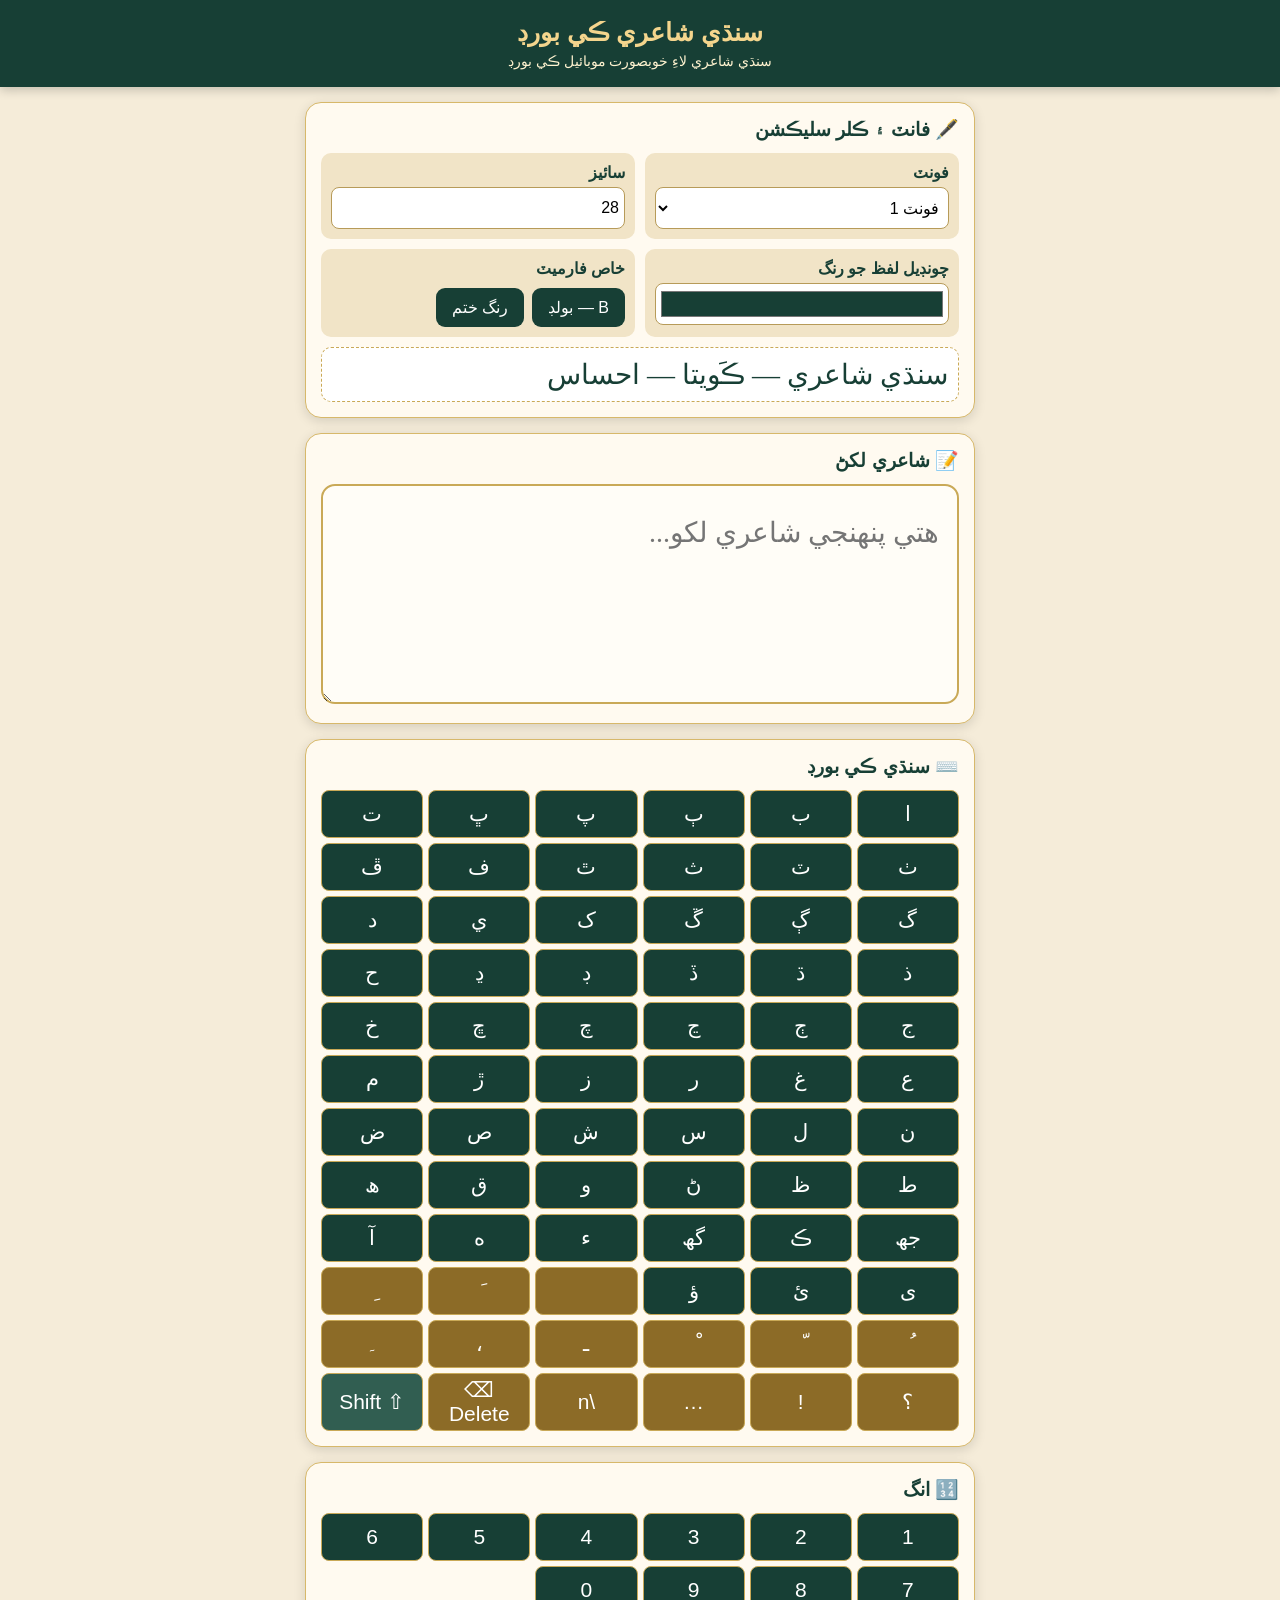
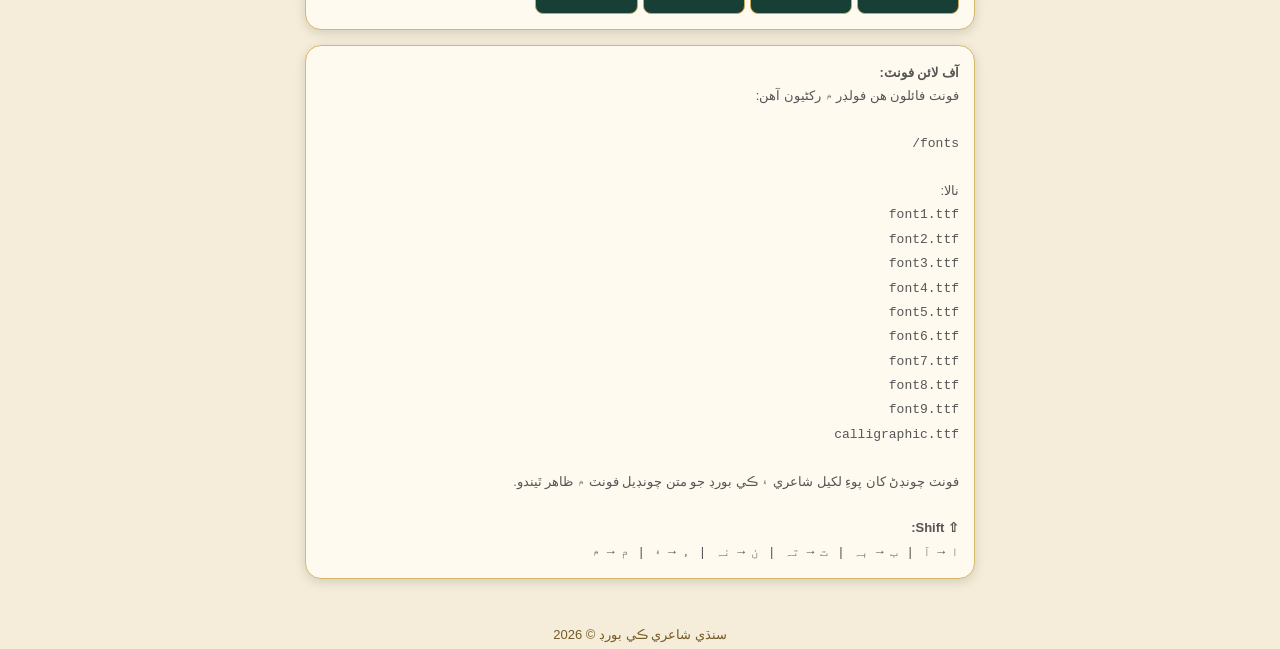
==== index.html @ cf3418c3 "Add Sindhi poetry keyboard layout in index.html" ====
<!DOCTYPE html>
<html lang="sd" dir="rtl">
<head>
<meta charset="UTF-8">
<meta name="viewport" content="width=device-width, initial-scale=1.0">

<title>سنڌي شاعري ڪي بورڊ</title>

<link rel="manifest" href="./manifest.json">
<meta name="theme-color" content="#173f35">

<style>
*{
  box-sizing:border-box;
}

@font-face{
  font-family:"Font1";
  src:url("./fonts/font1.ttf") format("truetype");
}
@font-face{
  font-family:"Font2";
  src:url("./fonts/font2.ttf") format("truetype");
}
@font-face{
  font-family:"Font3";
  src:url("./fonts/font3.ttf") format("truetype");
}
@font-face{
  font-family:"Font4";
  src:url("./fonts/font4.ttf") format("truetype");
}
@font-face{
  font-family:"Font5";
  src:url("./fonts/font5.ttf") format("truetype");
}
@font-face{
  font-family:"Font6";
  src:url("./fonts/font6.ttf") format("truetype");
}
@font-face{
  font-family:"Font7";
  src:url("./fonts/font7.ttf") format("truetype");
}
@font-face{
  font-family:"Font8";
  src:url("./fonts/font8.ttf") format("truetype");
}
@font-face{
  font-family:"Font9";
  src:url("./fonts/font9.ttf") format("truetype");
}
@font-face{
  font-family:"Calligraphic";
  src:url("./fonts/calligraphic.ttf") format("truetype");
}

body{
  margin:0;
  background:#f5ecd9;
  color:#173f35;
  font-family:Arial,sans-serif;
}

.header{
  background:#173f35;
  color:#f4d58d;
  text-align:center;
  padding:18px 10px;
  box-shadow:0 3px 10px #0003;
}

.header h1{
  margin:0;
  font-size:25px;
}

.header p{
  margin:6px 0 0;
  color:#fff3d0;
  font-size:14px;
}

.container{
  max-width:700px;
  margin:auto;
  padding:15px;
}

.card{
  background:#fffaf0;
  border:1px solid #d7b86a;
  border-radius:16px;
  padding:15px;
  margin-bottom:15px;
  box-shadow:0 3px 12px #0002;
}

.card h2{
  margin:0 0 12px;
  font-size:19px;
  color:#173f35;
}

.controls{
  display:grid;
  grid-template-columns:1fr 1fr;
  gap:10px;
}

.control{
  background:#f1e4c7;
  padding:10px;
  border-radius:10px;
}

.control label{
  display:block;
  font-weight:bold;
  margin-bottom:5px;
}

select,
input[type="number"],
input[type="color"]{
  width:100%;
  min-height:42px;
  border:1px solid #b79b59;
  border-radius:8px;
  background:white;
  padding:5px;
  font-size:16px;
}

input[type="color"]{
  padding:3px;
}

.buttons{
  display:flex;
  gap:8px;
  flex-wrap:wrap;
  margin-top:10px;
}

button{
  border:0;
  border-radius:9px;
  padding:10px 16px;
  font-size:16px;
  cursor:pointer;
  background:#173f35;
  color:white;
}

button.active{
  background:#b58b28;
}

#poetryText{
  width:100%;
  min-height:220px;
  resize:vertical;
  padding:18px;
  border:2px solid #c9a957;
  border-radius:14px;
  background:#fffdf7;
  color:#173f35;
  outline:none;
  line-height:2.1;
  font-family:"Font1",serif;
  font-size:28px;
}

.font-preview{
  margin-top:10px;
  padding:10px;
  background:#fff;
  border-radius:10px;
  border:1px dashed #c9a957;
  font-size:25px;
}

.keyboard{
  display:grid;
  grid-template-columns:repeat(6,1fr);
  gap:5px;
  margin-top:10px;
}

.key{
  min-height:48px;
  background:#173f35;
  color:#fff;
  border-radius:8px;
  border:1px solid #c9a957;
  font-size:21px;
  padding:4px;
  transition:.12s;
}

.key:active{
  transform:scale(.95);
  background:#b58b28;
}

.special{
  background:#8c6b27;
}

.shift{
  background:#315e51;
}

.shift.active{
  background:#b58b28;
  box-shadow:0 0 0 2px #f4d58d inset;
}

.info{
  font-size:13px;
  line-height:1.8;
  color:#555;
}

.footer{
  text-align:center;
  padding:18px;
  font-size:13px;
  color:#735b26;
}

@media(max-width:500px){

  .controls{
    grid-template-columns:1fr;
  }

  #poetryText{
    font-size:25px;
  }

  .keyboard{
    grid-template-columns:repeat(5,1fr);
  }

  .key{
    min-height:48px;
    font-size:20px;
    padding:3px;
  }
}
</style>
</head>

<body>

<div class="header">
  <h1>سنڌي شاعري ڪي بورڊ</h1>
  <p>سنڌي شاعري لاءِ خوبصورت موبائيل ڪي بورڊ</p>
</div>

<div class="container">

<div class="card">

<h2>🖋️ فانٽ ۽ ڪلر سليڪشن</h2>

<div class="controls">

<div class="control">
<label>فونٽ</label>

<select id="fontSelect" onchange="changeFont()">
<option value="Font1">فونٽ 1</option>
<option value="Font2">فونٽ 2</option>
<option value="Font3">فونٽ 3</option>
<option value="Font4">فونٽ 4</option>
<option value="Font5">فونٽ 5</option>
<option value="Font6">فونٽ 6</option>
<option value="Font7">فونٽ 7</option>
<option value="Font8">فونٽ 8</option>
<option value="Font9">فونٽ 9</option>
<option value="Calligraphic">✒️ Calligraphic — خطاطي</option>
</select>

</div>

<div class="control">
<label>سائيز</label>

<input
type="number"
id="fontSize"
value="28"
min="12"
max="80"
oninput="changeSize()">

</div>

<div class="control">
<label>چونڊيل لفظ جو رنگ</label>

<input
type="color"
id="fontColor"
value="#173f35"
oninput="changeColor()">

</div>

<div class="control">
<label>خاص فارميٽ</label>

<div class="buttons">

<button id="boldBtn" onclick="toggleBold()">
B — بولڊ
</button>

<button onclick="removeColor()">
رنگ ختم
</button>

</div>

</div>

</div>

<div class="font-preview" id="fontPreview">
سنڌي شاعري — ڪَويتا — احساس
</div>

</div>


<div class="card">

<h2>📝 شاعري لکڻ</h2>

<textarea
id="poetryText"
placeholder="هتي پنهنجي شاعري لکو..."></textarea>

</div>


<div class="card">

<h2>⌨️ سنڌي ڪي بورڊ</h2>

<div class="keyboard" id="keyboard">

<!-- EXACT ALPHABET ORDER -->

<button class="key" data-normal="ا" data-shift="آ" onclick="keyboardKey(this)">ا</button>
<button class="key" data-normal="ب" data-shift="بہ" onclick="keyboardKey(this)">ب</button>
<button class="key" data-normal="ٻ" onclick="keyboardKey(this)">ٻ</button>
<button class="key" data-normal="پ" onclick="keyboardKey(this)">پ</button>
<button class="key" data-normal="ڀ" onclick="keyboardKey(this)">ڀ</button>
<button class="key" data-normal="ت" data-shift="تہ" onclick="keyboardKey(this)">ت</button>

<button class="key" data-normal="ٺ" onclick="keyboardKey(this)">ٺ</button>
<button class="key" data-normal="ٽ" onclick="keyboardKey(this)">ٽ</button>
<button class="key" data-normal="ث" onclick="keyboardKey(this)">ث</button>
<button class="key" data-normal="ٿ" onclick="keyboardKey(this)">ٿ</button>
<button class="key" data-normal="ف" onclick="keyboardKey(this)">ف</button>
<button class="key" data-normal="ڦ" onclick="keyboardKey(this)">ڦ</button>

<button class="key" data-normal="گ" onclick="keyboardKey(this)">گ</button>
<button class="key" data-normal="ڳ" onclick="keyboardKey(this)">ڳ</button>
<button class="key" data-normal="ڱ" onclick="keyboardKey(this)">ڱ</button>
<button class="key" data-normal="ک" onclick="keyboardKey(this)">ک</button>
<button class="key" data-normal="ي" onclick="keyboardKey(this)">ي</button>

<button class="key" data-normal="د" onclick="keyboardKey(this)">د</button>
<button class="key" data-normal="ذ" onclick="keyboardKey(this)">ذ</button>
<button class="key" data-normal="ڌ" onclick="keyboardKey(this)">ڌ</button>
<button class="key" data-normal="ڏ" onclick="keyboardKey(this)">ڏ</button>
<button class="key" data-normal="ڊ" onclick="keyboardKey(this)">ڊ</button>
<button class="key" data-normal="ڍ" onclick="keyboardKey(this)">ڍ</button>

<button class="key" data-normal="ح" onclick="keyboardKey(this)">ح</button>
<button class="key" data-normal="ج" onclick="keyboardKey(this)">ج</button>
<button class="key" data-normal="ڄ" onclick="keyboardKey(this)">ڄ</button>
<button class="key" data-normal="ڃ" onclick="keyboardKey(this)">ڃ</button>
<button class="key" data-normal="چ" onclick="keyboardKey(this)">چ</button>
<button class="key" data-normal="ڇ" onclick="keyboardKey(this)">ڇ</button>

<button class="key" data-normal="خ" onclick="keyboardKey(this)">خ</button>
<button class="key" data-normal="ع" onclick="keyboardKey(this)">ع</button>
<button class="key" data-normal="غ" onclick="keyboardKey(this)">غ</button>
<button class="key" data-normal="ر" onclick="keyboardKey(this)">ر</button>
<button class="key" data-normal="ز" onclick="keyboardKey(this)">ز</button>
<button class="key" data-normal="ڙ" onclick="keyboardKey(this)">ڙ</button>

<button class="key" data-normal="م" data-shift="۾" onclick="keyboardKey(this)">م</button>
<button class="key" data-normal="ن" data-shift="نہ" onclick="keyboardKey(this)">ن</button>
<button class="key" data-normal="ل" onclick="keyboardKey(this)">ل</button>

<button class="key" data-normal="س" onclick="keyboardKey(this)">س</button>
<button class="key" data-normal="ش" onclick="keyboardKey(this)">ش</button>
<button class="key" data-normal="ص" onclick="keyboardKey(this)">ص</button>

<button class="key" data-normal="ض" onclick="keyboardKey(this)">ض</button>
<button class="key" data-normal="ط" onclick="keyboardKey(this)">ط</button>
<button class="key" data-normal="ظ" onclick="keyboardKey(this)">ظ</button>
<button class="key" data-normal="ڻ" onclick="keyboardKey(this)">ڻ</button>
<button class="key" data-normal="و" onclick="keyboardKey(this)">و</button>
<button class="key" data-normal="ق" onclick="keyboardKey(this)">ق</button>

<button class="key" data-normal="ھ" onclick="keyboardKey(this)">ھ</button>
<button class="key" data-normal="جھ" onclick="keyboardKey(this)">جھ</button>
<button class="key" data-normal="ڪ" onclick="keyboardKey(this)">ڪ</button>
<button class="key" data-normal="گھ" onclick="keyboardKey(this)">گھ</button>
<button class="key" data-normal="ء" data-shift="۽" onclick="keyboardKey(this)">ء</button>


<!-- اضافي اکر جيڪي اصل alphabet ۾ نه آهن -->

<button class="key" data-normal="ه" onclick="keyboardKey(this)">ه</button>
<button class="key" data-normal="آ" onclick="keyboardKey(this)">آ</button>
<button class="key" data-normal="ى" onclick="keyboardKey(this)">ى</button>
<button class="key" data-normal="ئ" onclick="keyboardKey(this)">ئ</button>
<button class="key" data-normal="ؤ" onclick="keyboardKey(this)">ؤ</button>


<!-- SPACE -->

<button class="key special" data-normal=" " onclick="keyboardKey(this)">
Space
</button>


<!-- SPECIAL MARKS -->

<button class="key special" data-normal="َ" onclick="keyboardKey(this)">َ</button>
<button class="key special" data-normal="ِ" onclick="keyboardKey(this)">ِ</button>
<button class="key special" data-normal="ُ" onclick="keyboardKey(this)">ُ</button>
<button class="key special" data-normal="ّ" onclick="keyboardKey(this)">ّ</button>
<button class="key special" data-normal="ْ" onclick="keyboardKey(this)">ْ</button>
<button class="key special" data-normal="ـ" onclick="keyboardKey(this)">ـ</button>


<!-- PUNCTUATION -->

<button class="key special" data-normal="،" onclick="keyboardKey(this)">،</button>
<button class="key special" data-normal="۔" onclick="keyboardKey(this)">۔</button>
<button class="key special" data-normal="؟" onclick="keyboardKey(this)">؟</button>
<button class="key special" data-normal="!" onclick="keyboardKey(this)">!</button>
<button class="key special" data-normal="…" onclick="keyboardKey(this)">…</button>
<button class="key special" data-normal="\n" onclick="keyboardKey(this)">↵</button>


<!-- DELETE / SHIFT -->

<button class="key special" onclick="backspace()">
⌫ Delete
</button>

<button id="shiftButton" class="key shift" onclick="shiftKey()">
⇧ Shift
</button>

</div>

</div>


<div class="card">

<h2>🔢 انگ</h2>

<div class="keyboard">

<button class="key" onclick="writeChar('1')">1</button>
<button class="key" onclick="writeChar('2')">2</button>
<button class="key" onclick="writeChar('3')">3</button>
<button class="key" onclick="writeChar('4')">4</button>
<button class="key" onclick="writeChar('5')">5</button>

<button class="key" onclick="writeChar('6')">6</button>
<button class="key" onclick="writeChar('7')">7</button>
<button class="key" onclick="writeChar('8')">8</button>
<button class="key" onclick="writeChar('9')">9</button>
<button class="key" onclick="writeChar('0')">0</button>

</div>

</div>


<div class="card info">

<b>آف لائن فونٽ:</b><br>

فونٽ فائلون هن فولڊر ۾ رکڻيون آهن:

<br><br>

<code>fonts/</code>

<br><br>

نالا:

<br>

<code>
font1.ttf<br>
font2.ttf<br>
font3.ttf<br>
font4.ttf<br>
font5.ttf<br>
font6.ttf<br>
font7.ttf<br>
font8.ttf<br>
font9.ttf<br>
calligraphic.ttf
</code>

<br><br>

فونٽ چونڊڻ کان پوءِ لکيل شاعري ۽ ڪي بورڊ جو متن چونڊيل فونٽ ۾ ظاهر ٿيندو.

<br><br>

<b>⇧ Shift:</b><br>

ا → آ &nbsp; | &nbsp;
ب → بہ &nbsp; | &nbsp;
ت → تہ &nbsp; | &nbsp;
ن → نہ &nbsp; | &nbsp;
ء → ۽ &nbsp; | &nbsp;
م → ۾

</div>

</div>


<div class="footer">
سنڌي شاعري ڪي بورڊ © 2026
</div>


<script>

const textBox =
document.getElementById("poetryText");

const fontSelect =
document.getElementById("fontSelect");

const fontSize =
document.getElementById("fontSize");

const fontColor =
document.getElementById("fontColor");

const fontPreview =
document.getElementById("fontPreview");

const shiftButton =
document.getElementById("shiftButton");

let bold = false;
let shifted = false;


/* FONT */

function changeFont(){

  const font = fontSelect.value;

  textBox.style.fontFamily =
    '"' + font + '", serif';

  fontPreview.style.fontFamily =
    '"' + font + '", serif';

  localStorage.setItem(
    "keyboardFont",
    font
  );
}


/* SIZE */

function changeSize(){

  const size =
    fontSize.value + "px";

  textBox.style.fontSize =
    size;

  fontPreview.style.fontSize =
    size;

  localStorage.setItem(
    "keyboardFontSize",
    fontSize.value
  );
}


/* COLOR */

function changeColor(){

  textBox.style.color =
    fontColor.value;

  fontPreview.style.color =
    fontColor.value;

  localStorage.setItem(
    "keyboardColor",
    fontColor.value
  );
}


function removeColor(){

  fontColor.value =
    "#173f35";

  changeColor();
}


/* BOLD */

function toggleBold(){

  bold = !bold;

  textBox.style.fontWeight =
    bold ? "bold" : "normal";

  fontPreview.style.fontWeight =
    bold ? "bold" : "normal";

  document
    .getElementById("boldBtn")
    .classList
    .toggle("active",bold);
}


/* WRITE */

function writeChar(char){

  const start =
    textBox.selectionStart;

  const end =
    textBox.selectionEnd;

  textBox.value =
    textBox.value.substring(0,start) +
    char +
    textBox.value.substring(end);

  const newPosition =
    start + char.length;

  textBox.selectionStart =
    textBox.selectionEnd =
    newPosition;

  textBox.focus();
}


/* KEYBOARD KEY */

function keyboardKey(button){

  const normal =
    button.dataset.normal;

  const shift =
    button.dataset.shift;

  let character =
    normal;

  if(shifted && shift){
    character = shift;
  }

  writeChar(character);

  if(shifted){

    shifted = false;

    shiftButton
      .classList
      .remove("active");

    resetKeyboardLabels();
  }
}


/* DELETE */

function backspace(){

  const start =
    textBox.selectionStart;

  const end =
    textBox.selectionEnd;

  if(start !== end){

    textBox.value =
      textBox.value.substring(0,start) +
      textBox.value.substring(end);

    textBox.selectionStart =
      textBox.selectionEnd =
      start;

  }else if(start > 0){

    const before =
      textBox.value.substring(0,start);

    const after =
      textBox.value.substring(end);

    const chars =
      Array.from(before);

    chars.pop();

    textBox.value =
      chars.join("") + after;

    const newPosition =
      Array.from(chars.join("")).length;

    textBox.selectionStart =
      textBox.selectionEnd =
      newPosition;
  }

  textBox.focus();
}


/* SHIFT */

function shiftKey(){

  shifted = !shifted;

  shiftButton
    .classList
    .toggle("active",shifted);

  document
    .querySelectorAll(".key[data-shift]")
    .forEach(button=>{

      button.textContent =
        shifted
        ? button.dataset.shift
        : button.dataset.normal;

    });
}


/* RESTORE NORMAL LABELS */

function resetKeyboardLabels(){

  document
    .querySelectorAll(".key[data-normal]")
    .forEach(button=>{

      button.textContent =
        button.dataset.normal === "\n"
        ? "↵"
        : button.dataset.normal;

    });

}


/* SAVED SETTINGS */

window.addEventListener(
  "DOMContentLoaded",
  ()=>{

    const savedFont =
      localStorage.getItem(
        "keyboardFont"
      );

    const savedSize =
      localStorage.getItem(
        "keyboardFontSize"
      );

    const savedColor =
      localStorage.getItem(
        "keyboardColor"
      );

    if(savedFont){
      fontSelect.value =
        savedFont;
    }

    if(savedSize){
      fontSize.value =
        savedSize;
    }

    if(savedColor){
      fontColor.value =
        savedColor;
    }

    shifted = false;

    resetKeyboardLabels();

    changeFont();
    changeSize();
    changeColor();

  }
);

</script>

</body>
</html>
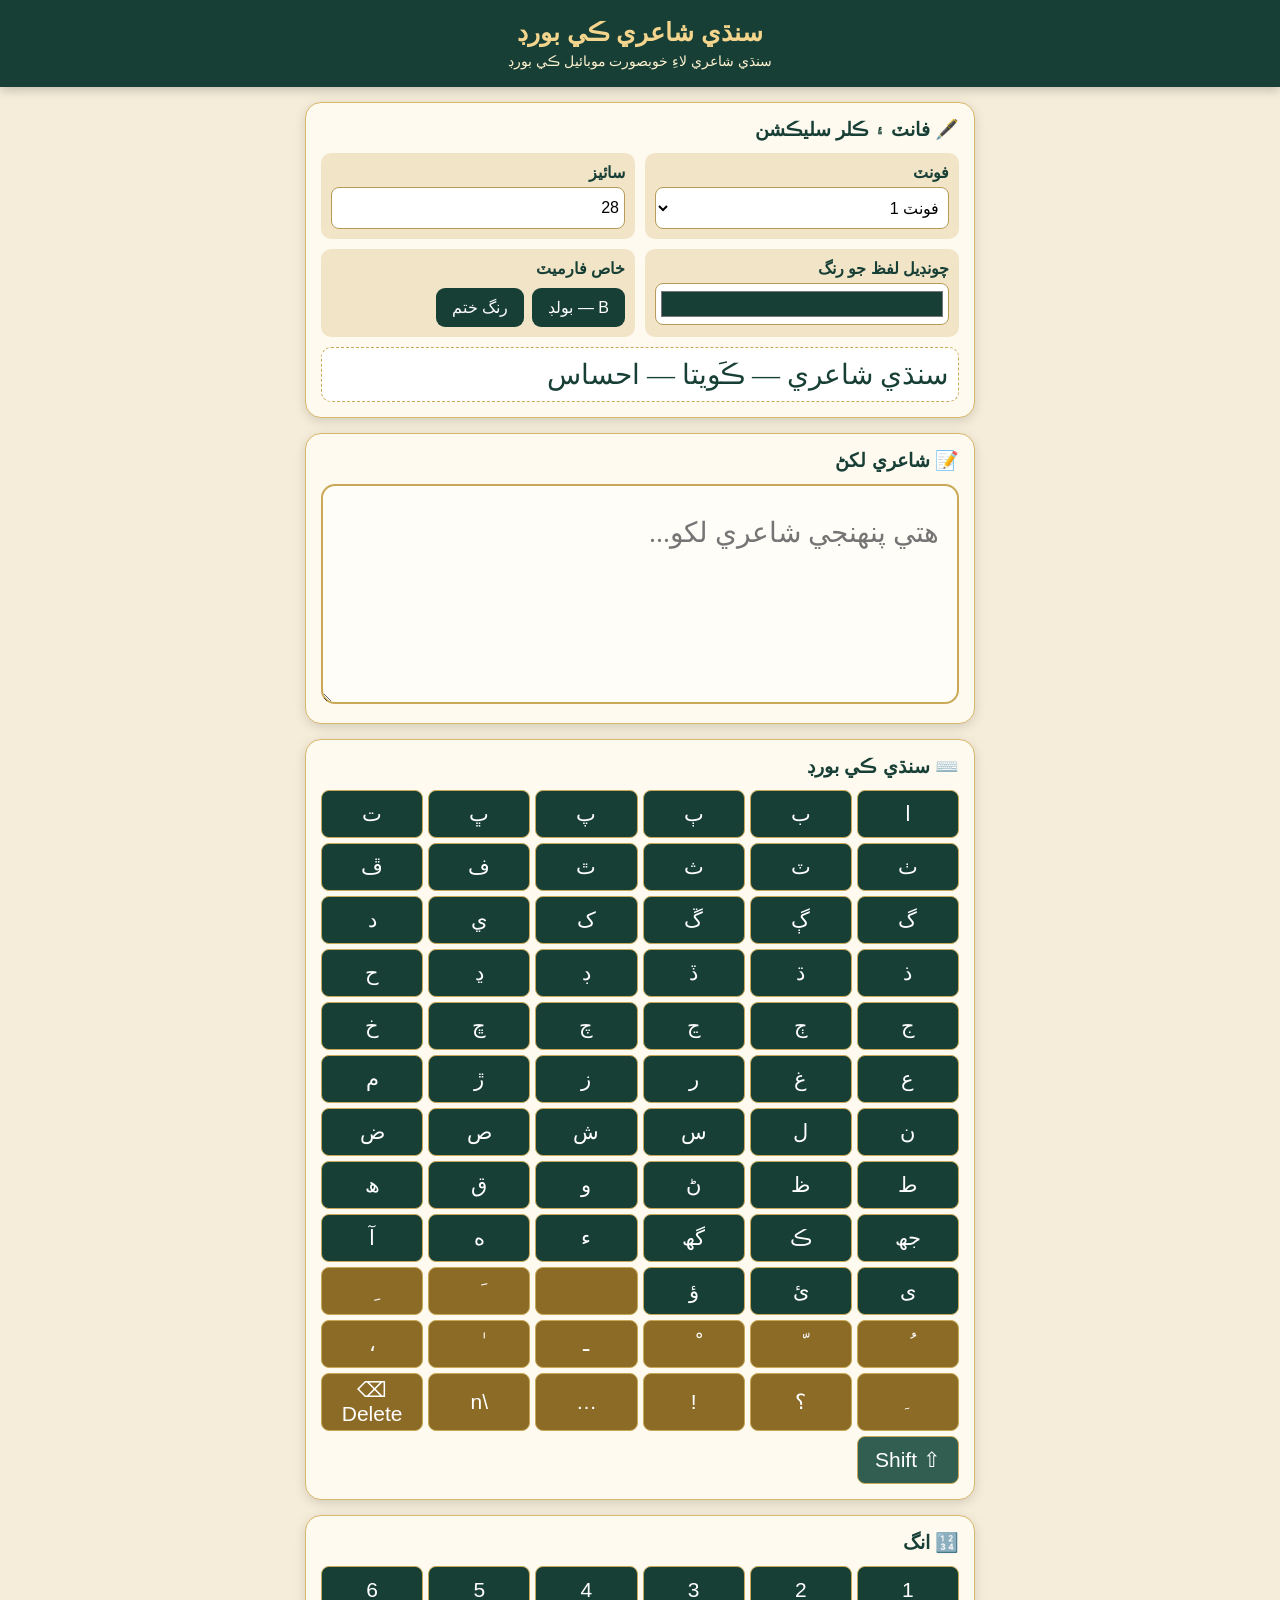
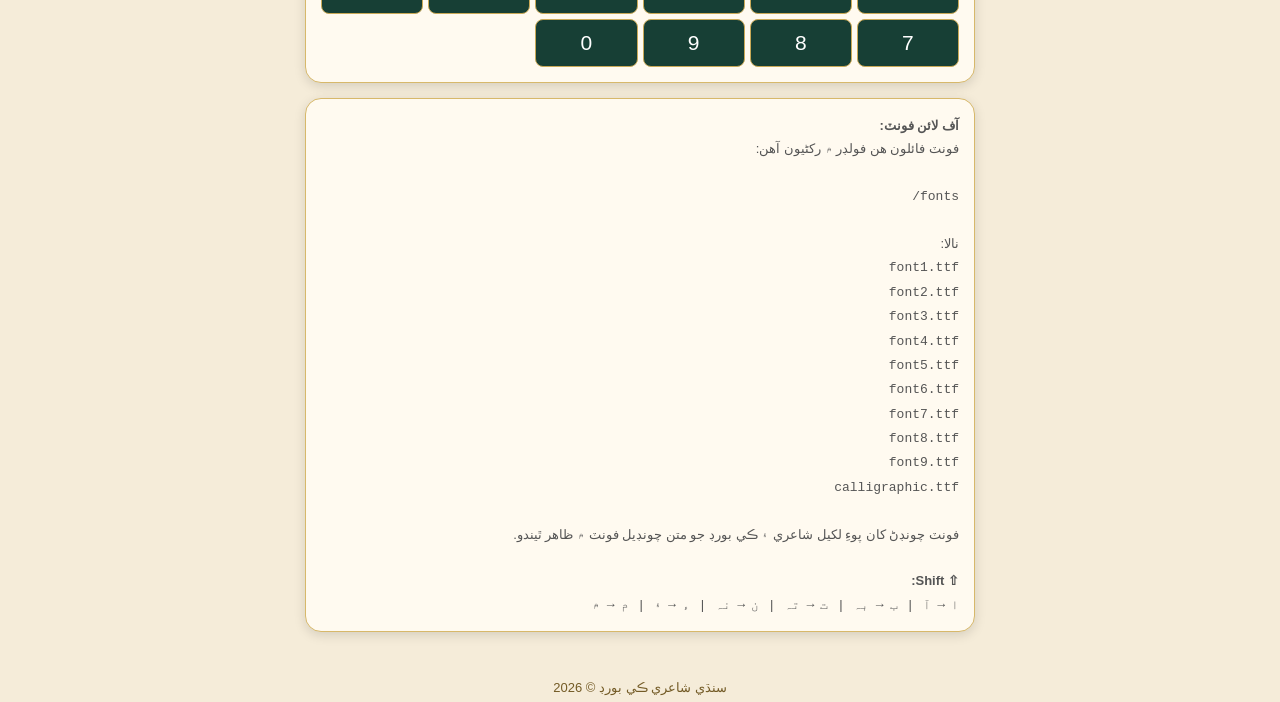
==== commit 4f86206b: "Add button for Arabic diacritic 'ٰ'" ====
--- a/index.html
+++ b/index.html
@@ -443,7 +443,7 @@
 <button class="key special" data-normal="ّ" onclick="keyboardKey(this)">ّ</button>
 <button class="key special" data-normal="ْ" onclick="keyboardKey(this)">ْ</button>
 <button class="key special" data-normal="ـ" onclick="keyboardKey(this)">ـ</button>
-
+<button class="key special" data-normal="ٰ" onclick="keyboardKey(this)">ٰ</button>
 
 <!-- PUNCTUATION -->
 
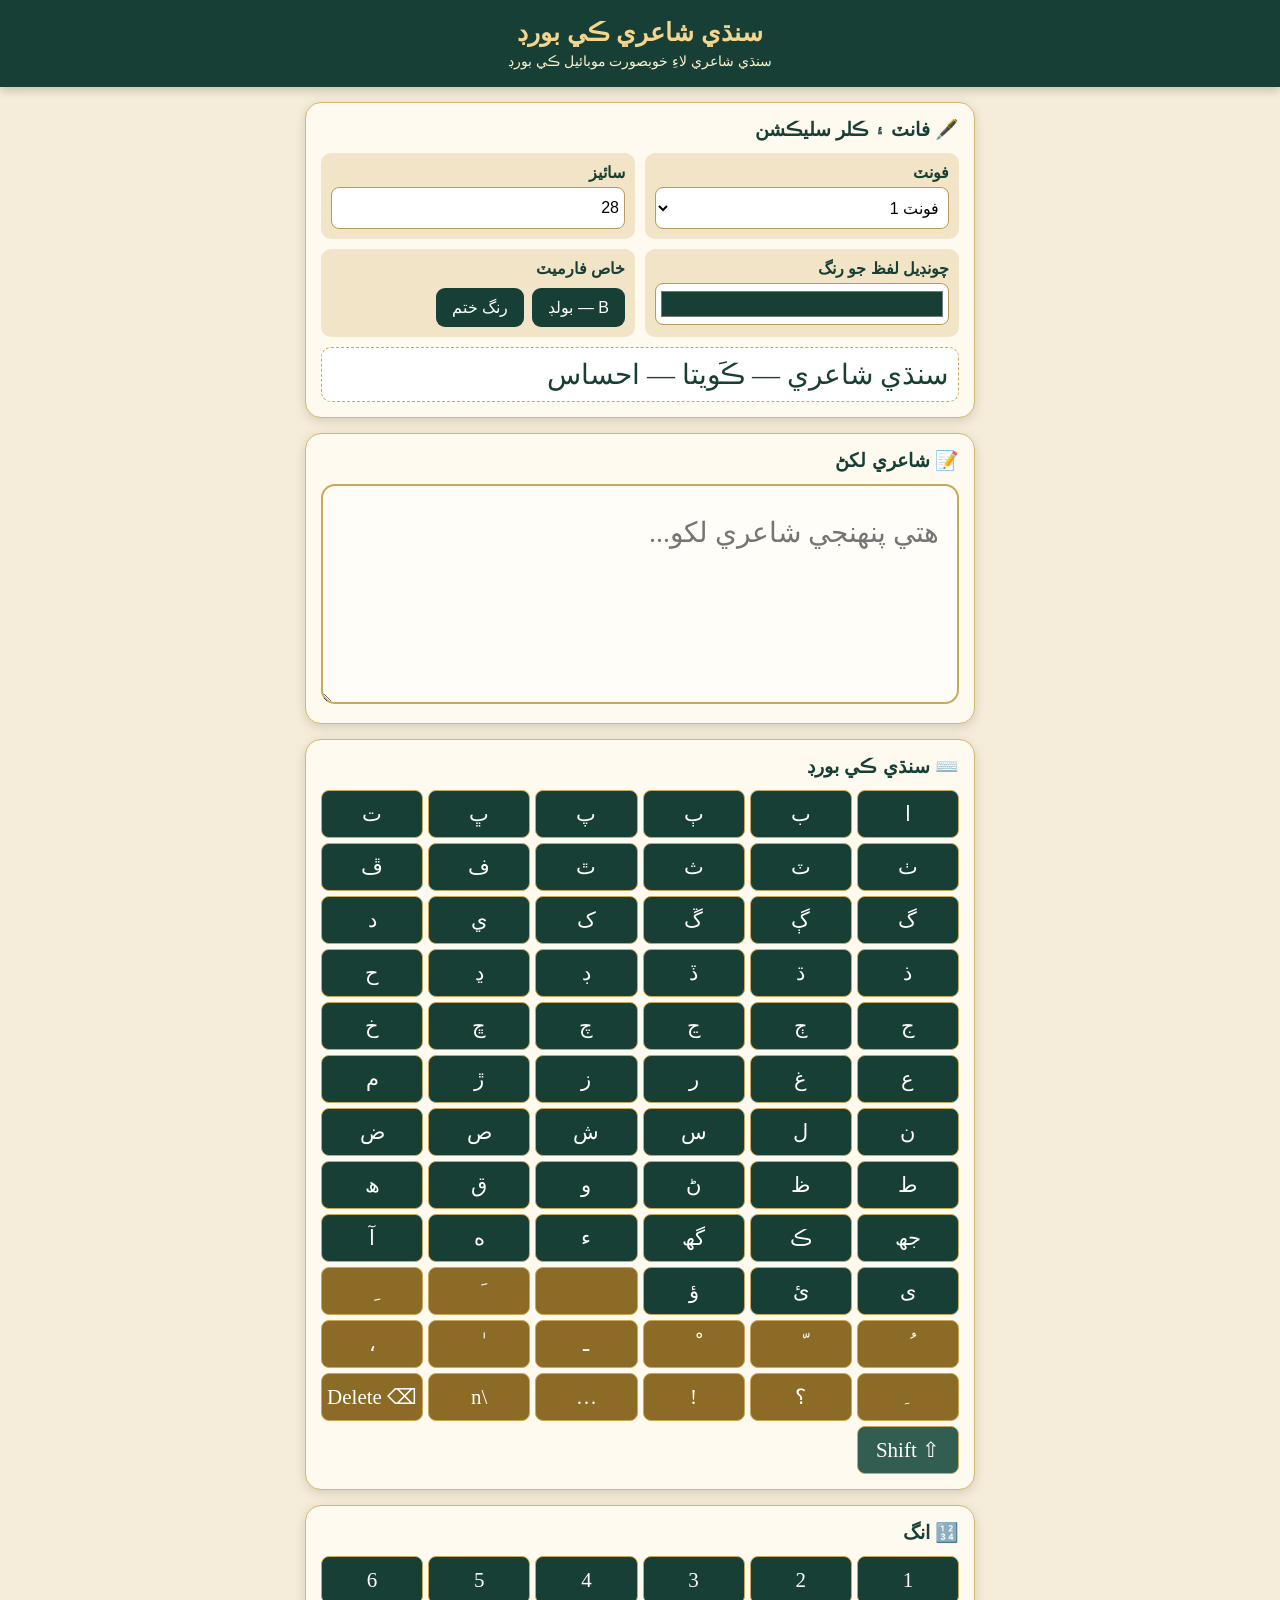
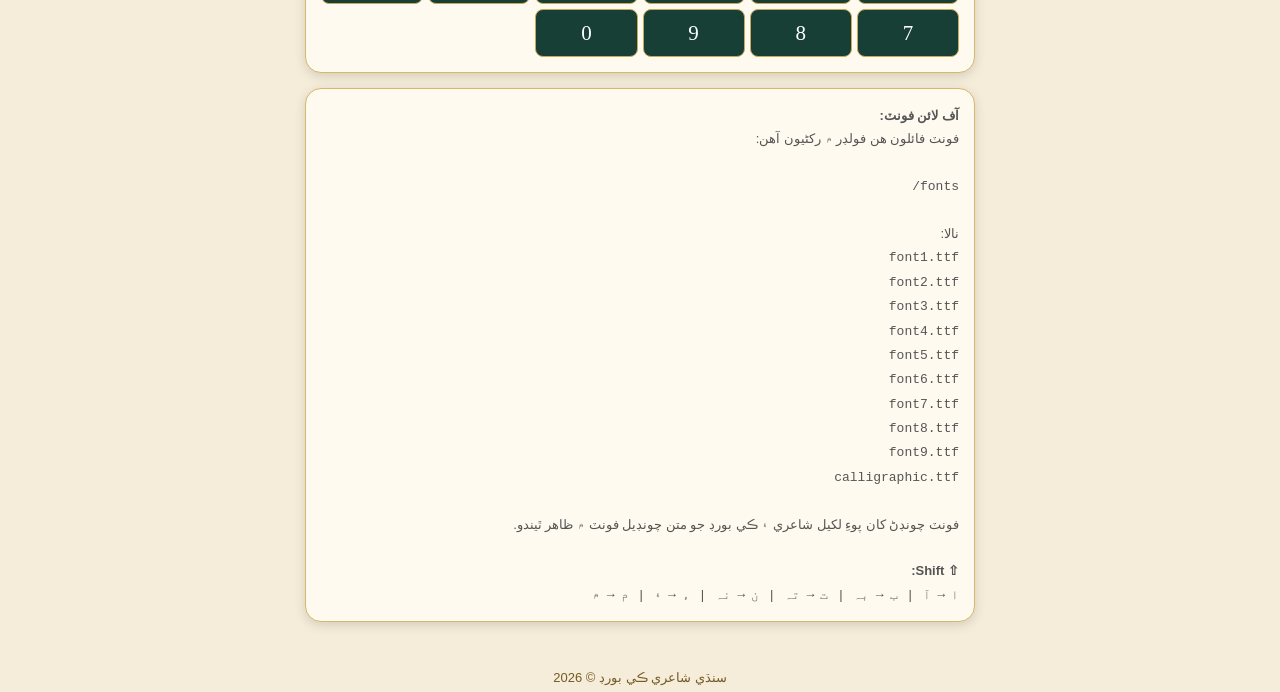
==== commit 3f3a3f81: "Add offline fonts and style updates Added multiple font-face definitions for offline use and updated" ====
--- a/index.html
+++ b/index.html
@@ -15,46 +15,74 @@
   box-sizing:border-box;
 }
 
+/* =========================
+   OFFLINE FONTS
+========================= */
+
 @font-face{
   font-family:"Font1";
   src:url("./fonts/font1.ttf") format("truetype");
-}
+  font-display:swap;
+}
+
 @font-face{
   font-family:"Font2";
   src:url("./fonts/font2.ttf") format("truetype");
-}
+  font-display:swap;
+}
+
 @font-face{
   font-family:"Font3";
   src:url("./fonts/font3.ttf") format("truetype");
-}
+  font-display:swap;
+}
+
 @font-face{
   font-family:"Font4";
   src:url("./fonts/font4.ttf") format("truetype");
-}
+  font-display:swap;
+}
+
 @font-face{
   font-family:"Font5";
   src:url("./fonts/font5.ttf") format("truetype");
-}
+  font-display:swap;
+}
+
 @font-face{
   font-family:"Font6";
   src:url("./fonts/font6.ttf") format("truetype");
-}
+  font-display:swap;
+}
+
 @font-face{
   font-family:"Font7";
   src:url("./fonts/font7.ttf") format("truetype");
-}
+  font-display:swap;
+}
+
 @font-face{
   font-family:"Font8";
   src:url("./fonts/font8.ttf") format("truetype");
-}
+  font-display:swap;
+}
+
 @font-face{
   font-family:"Font9";
   src:url("./fonts/font9.ttf") format("truetype");
-}
+  font-display:swap;
+}
+
 @font-face{
   font-family:"Calligraphic";
   src:url("./fonts/calligraphic.ttf") format("truetype");
-}
+  font-display:swap;
+}
+
+
+/* =========================
+   BODY
+========================= */
 
 body{
   margin:0;
@@ -62,6 +90,11 @@
   color:#173f35;
   font-family:Arial,sans-serif;
 }
+
+
+/* =========================
+   HEADER
+========================= */
 
 .header{
   background:#173f35;
@@ -82,11 +115,21 @@
   font-size:14px;
 }
 
+
+/* =========================
+   CONTAINER
+========================= */
+
 .container{
   max-width:700px;
   margin:auto;
   padding:15px;
 }
+
+
+/* =========================
+   CARD
+========================= */
 
 .card{
   background:#fffaf0;
@@ -102,6 +145,11 @@
   font-size:19px;
   color:#173f35;
 }
+
+
+/* =========================
+   CONTROLS
+========================= */
 
 .controls{
   display:grid;
@@ -137,6 +185,11 @@
   padding:3px;
 }
 
+
+/* =========================
+   BUTTONS
+========================= */
+
 .buttons{
   display:flex;
   gap:8px;
@@ -157,6 +210,11 @@
 button.active{
   background:#b58b28;
 }
+
+
+/* =========================
+   POETRY TEXT
+========================= */
 
 #poetryText{
   width:100%;
@@ -173,6 +231,11 @@
   font-size:28px;
 }
 
+
+/* =========================
+   FONT PREVIEW
+========================= */
+
 .font-preview{
   margin-top:10px;
   padding:10px;
@@ -181,6 +244,11 @@
   border:1px dashed #c9a957;
   font-size:25px;
 }
+
+
+/* =========================
+   KEYBOARD
+========================= */
 
 .keyboard{
   display:grid;
@@ -218,11 +286,21 @@
   box-shadow:0 0 0 2px #f4d58d inset;
 }
 
+
+/* =========================
+   INFO
+========================= */
+
 .info{
   font-size:13px;
   line-height:1.8;
   color:#555;
 }
+
+
+/* =========================
+   FOOTER
+========================= */
 
 .footer{
   text-align:center;
@@ -231,6 +309,11 @@
   color:#735b26;
 }
 
+
+/* =========================
+   MOBILE
+========================= */
+
 @media(max-width:500px){
 
   .controls{
@@ -273,6 +356,7 @@
 <label>فونٽ</label>
 
 <select id="fontSelect" onchange="changeFont()">
+
 <option value="Font1">فونٽ 1</option>
 <option value="Font2">فونٽ 2</option>
 <option value="Font3">فونٽ 3</option>
@@ -283,11 +367,14 @@
 <option value="Font8">فونٽ 8</option>
 <option value="Font9">فونٽ 9</option>
 <option value="Calligraphic">✒️ Calligraphic — خطاطي</option>
+
 </select>
 
 </div>
 
+
 <div class="control">
+
 <label>سائيز</label>
 
 <input
@@ -300,7 +387,9 @@
 
 </div>
 
+
 <div class="control">
+
 <label>چونڊيل لفظ جو رنگ</label>
 
 <input
@@ -311,7 +400,9 @@
 
 </div>
 
+
 <div class="control">
+
 <label>خاص فارميٽ</label>
 
 <div class="buttons">
@@ -329,6 +420,7 @@
 </div>
 
 </div>
+
 
 <div class="font-preview" id="fontPreview">
 سنڌي شاعري — ڪَويتا — احساس
@@ -418,8 +510,7 @@
 <button class="key" data-normal="گھ" onclick="keyboardKey(this)">گھ</button>
 <button class="key" data-normal="ء" data-shift="۽" onclick="keyboardKey(this)">ء</button>
 
-
-<!-- اضافي اکر جيڪي اصل alphabet ۾ نه آهن -->
+<!-- اضافي اکر -->
 
 <button class="key" data-normal="ه" onclick="keyboardKey(this)">ه</button>
 <button class="key" data-normal="آ" onclick="keyboardKey(this)">آ</button>
@@ -427,13 +518,11 @@
 <button class="key" data-normal="ئ" onclick="keyboardKey(this)">ئ</button>
 <button class="key" data-normal="ؤ" onclick="keyboardKey(this)">ؤ</button>
 
-
 <!-- SPACE -->
 
 <button class="key special" data-normal=" " onclick="keyboardKey(this)">
 Space
 </button>
-
 
 <!-- SPECIAL MARKS -->
 
@@ -453,7 +542,6 @@
 <button class="key special" data-normal="!" onclick="keyboardKey(this)">!</button>
 <button class="key special" data-normal="…" onclick="keyboardKey(this)">…</button>
 <button class="key special" data-normal="\n" onclick="keyboardKey(this)">↵</button>
-
 
 <!-- DELETE / SHIFT -->
 
@@ -549,6 +637,10 @@
 
 <script>
 
+/* =========================
+   ELEMENTS
+========================= */
+
 const textBox =
 document.getElementById("poetryText");
 
@@ -571,18 +663,37 @@
 let shifted = false;
 
 
-/* FONT */
+/* =========================
+   FONT
+========================= */
 
 function changeFont(){
 
-  const font = fontSelect.value;
-
+  const font =
+    fontSelect.value;
+
+  const fontFamily =
+    `"${font}", serif`;
+
+  /* شاعري وارو Text Box */
   textBox.style.fontFamily =
-    '"' + font + '", serif';
-
+    fontFamily;
+
+  /* Font Preview */
   fontPreview.style.fontFamily =
-    '"' + font + '", serif';
-
+    fontFamily;
+
+  /* مڪمل Keyboard */
+  document
+    .querySelectorAll(".key")
+    .forEach(key => {
+
+      key.style.fontFamily =
+        fontFamily;
+
+    });
+
+  /* محفوظ ڪريو */
   localStorage.setItem(
     "keyboardFont",
     font
@@ -590,7 +701,9 @@
 }
 
 
-/* SIZE */
+/* =========================
+   SIZE
+========================= */
 
 function changeSize(){
 
@@ -610,7 +723,9 @@
 }
 
 
-/* COLOR */
+/* =========================
+   COLOR
+========================= */
 
 function changeColor(){
 
@@ -636,7 +751,9 @@
 }
 
 
-/* BOLD */
+/* =========================
+   BOLD
+========================= */
 
 function toggleBold(){
 
@@ -651,11 +768,16 @@
   document
     .getElementById("boldBtn")
     .classList
-    .toggle("active",bold);
-}
-
-
-/* WRITE */
+    .toggle(
+      "active",
+      bold
+    );
+}
+
+
+/* =========================
+   WRITE
+========================= */
 
 function writeChar(char){
 
@@ -681,7 +803,9 @@
 }
 
 
-/* KEYBOARD KEY */
+/* =========================
+   KEYBOARD KEY
+========================= */
 
 function keyboardKey(button){
 
@@ -695,7 +819,10 @@
     normal;
 
   if(shifted && shift){
-    character = shift;
+
+    character =
+      shift;
+
   }
 
   writeChar(character);
@@ -709,11 +836,14 @@
       .remove("active");
 
     resetKeyboardLabels();
+
   }
 }
 
 
-/* DELETE */
+/* =========================
+   DELETE
+========================= */
 
 function backspace(){
 
@@ -733,13 +863,20 @@
       textBox.selectionEnd =
       start;
 
-  }else if(start > 0){
+  }
+
+  else if(start > 0){
 
     const before =
-      textBox.value.substring(0,start);
+      textBox.value.substring(
+        0,
+        start
+      );
 
     const after =
-      textBox.value.substring(end);
+      textBox.value.substring(
+        end
+      );
 
     const chars =
       Array.from(before);
@@ -747,10 +884,13 @@
     chars.pop();
 
     textBox.value =
-      chars.join("") + after;
+      chars.join("") +
+      after;
 
     const newPosition =
-      Array.from(chars.join("")).length;
+      Array.from(
+        chars.join("")
+      ).length;
 
     textBox.selectionStart =
       textBox.selectionEnd =
@@ -761,7 +901,9 @@
 }
 
 
-/* SHIFT */
+/* =========================
+   SHIFT
+========================= */
 
 function shiftKey(){
 
@@ -769,11 +911,16 @@
 
   shiftButton
     .classList
-    .toggle("active",shifted);
+    .toggle(
+      "active",
+      shifted
+    );
 
   document
-    .querySelectorAll(".key[data-shift]")
-    .forEach(button=>{
+    .querySelectorAll(
+      ".key[data-shift]"
+    )
+    .forEach(button => {
 
       button.textContent =
         shifted
@@ -784,13 +931,17 @@
 }
 
 
-/* RESTORE NORMAL LABELS */
+/* =========================
+   RESET NORMAL LABELS
+========================= */
 
 function resetKeyboardLabels(){
 
   document
-    .querySelectorAll(".key[data-normal]")
-    .forEach(button=>{
+    .querySelectorAll(
+      ".key[data-normal]"
+    )
+    .forEach(button => {
 
       button.textContent =
         button.dataset.normal === "\n"
@@ -798,15 +949,16 @@
         : button.dataset.normal;
 
     });
-
-}
-
-
-/* SAVED SETTINGS */
+}
+
+
+/* =========================
+   RESTORE SAVED SETTINGS
+========================= */
 
 window.addEventListener(
   "DOMContentLoaded",
-  ()=>{
+  async () => {
 
     const savedFont =
       localStorage.getItem(
@@ -823,25 +975,68 @@
         "keyboardColor"
       );
 
+
+    /* Font */
     if(savedFont){
-      fontSelect.value =
-        savedFont;
+
+      const option =
+        fontSelect.querySelector(
+          `option[value="${savedFont}"]`
+        );
+
+      if(option){
+
+        fontSelect.value =
+          savedFont;
+
+      }
+
     }
 
+
+    /* Size */
     if(savedSize){
+
       fontSize.value =
         savedSize;
+
     }
 
+
+    /* Color */
     if(savedColor){
+
       fontColor.value =
         savedColor;
+
     }
 
+
     shifted = false;
 
     resetKeyboardLabels();
 
+
+    /* Browser کي فونٽ load ڪرڻ جو موقعو */
+    if(document.fonts){
+
+      try{
+
+        await document.fonts.ready;
+
+      }catch(error){
+
+        console.log(
+          "Font loading check:",
+          error
+        );
+
+      }
+
+    }
+
+
+    /* Settings Apply */
     changeFont();
     changeSize();
     changeColor();
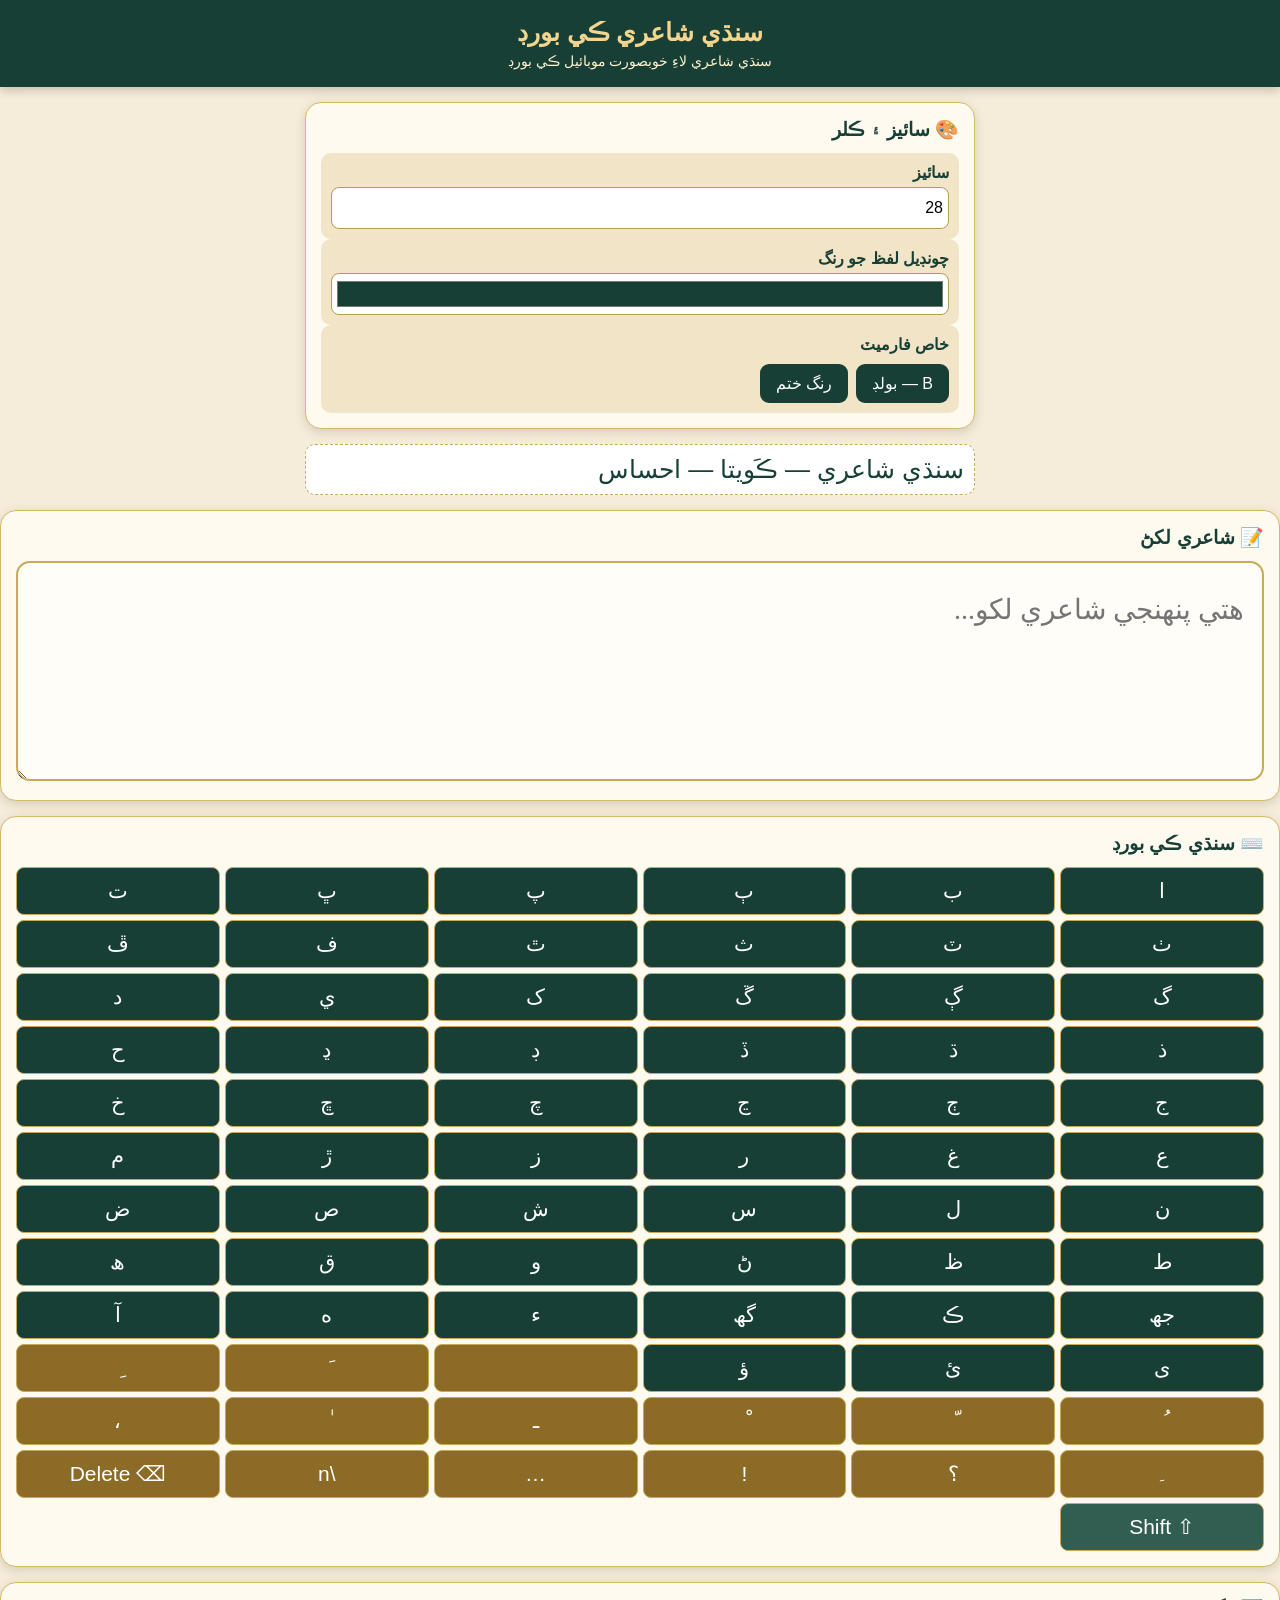
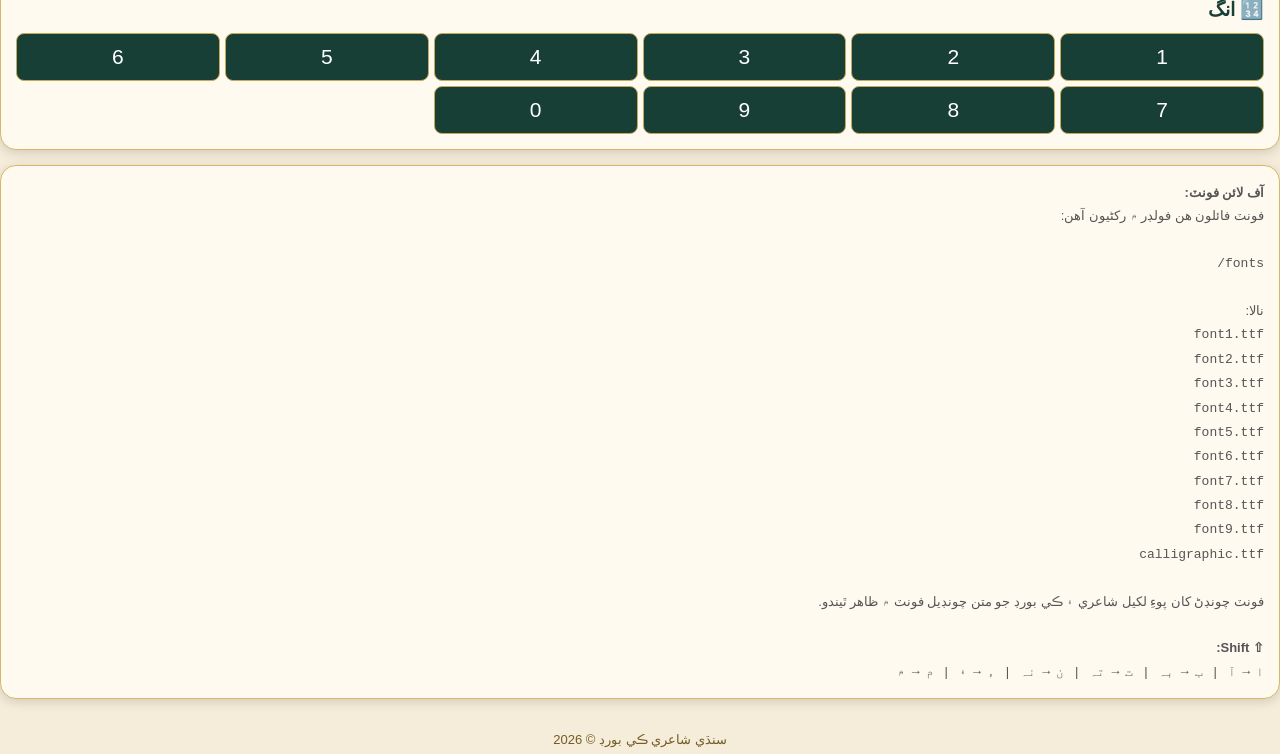
==== commit 9050f245: "Change heading and update font selection options" ====
--- a/index.html
+++ b/index.html
@@ -15,69 +15,7 @@
   box-sizing:border-box;
 }
 
-/* =========================
-   OFFLINE FONTS
-========================= */
-
-@font-face{
-  font-family:"Font1";
-  src:url("./fonts/font1.ttf") format("truetype");
-  font-display:swap;
-}
-
-@font-face{
-  font-family:"Font2";
-  src:url("./fonts/font2.ttf") format("truetype");
-  font-display:swap;
-}
-
-@font-face{
-  font-family:"Font3";
-  src:url("./fonts/font3.ttf") format("truetype");
-  font-display:swap;
-}
-
-@font-face{
-  font-family:"Font4";
-  src:url("./fonts/font4.ttf") format("truetype");
-  font-display:swap;
-}
-
-@font-face{
-  font-family:"Font5";
-  src:url("./fonts/font5.ttf") format("truetype");
-  font-display:swap;
-}
-
-@font-face{
-  font-family:"Font6";
-  src:url("./fonts/font6.ttf") format("truetype");
-  font-display:swap;
-}
-
-@font-face{
-  font-family:"Font7";
-  src:url("./fonts/font7.ttf") format("truetype");
-  font-display:swap;
-}
-
-@font-face{
-  font-family:"Font8";
-  src:url("./fonts/font8.ttf") format("truetype");
-  font-display:swap;
-}
-
-@font-face{
-  font-family:"Font9";
-  src:url("./fonts/font9.ttf") format("truetype");
-  font-display:swap;
-}
-
-@font-face{
-  font-family:"Calligraphic";
-  src:url("./fonts/calligraphic.ttf") format("truetype");
-  font-display:swap;
-}
+
 
 
 /* =========================
@@ -348,29 +286,9 @@
 
 <div class="card">
 
-<h2>🖋️ فانٽ ۽ ڪلر سليڪشن</h2>
-
-<div class="controls">
-
-<div class="control">
-<label>فونٽ</label>
-
-<select id="fontSelect" onchange="changeFont()">
-
-<option value="Font1">فونٽ 1</option>
-<option value="Font2">فونٽ 2</option>
-<option value="Font3">فونٽ 3</option>
-<option value="Font4">فونٽ 4</option>
-<option value="Font5">فونٽ 5</option>
-<option value="Font6">فونٽ 6</option>
-<option value="Font7">فونٽ 7</option>
-<option value="Font8">فونٽ 8</option>
-<option value="Font9">فونٽ 9</option>
-<option value="Calligraphic">✒️ Calligraphic — خطاطي</option>
-
-</select>
-
-</div>
+<h2>🎨 سائيز ۽ ڪلر</h2>
+
+
 
 
 <div class="control">
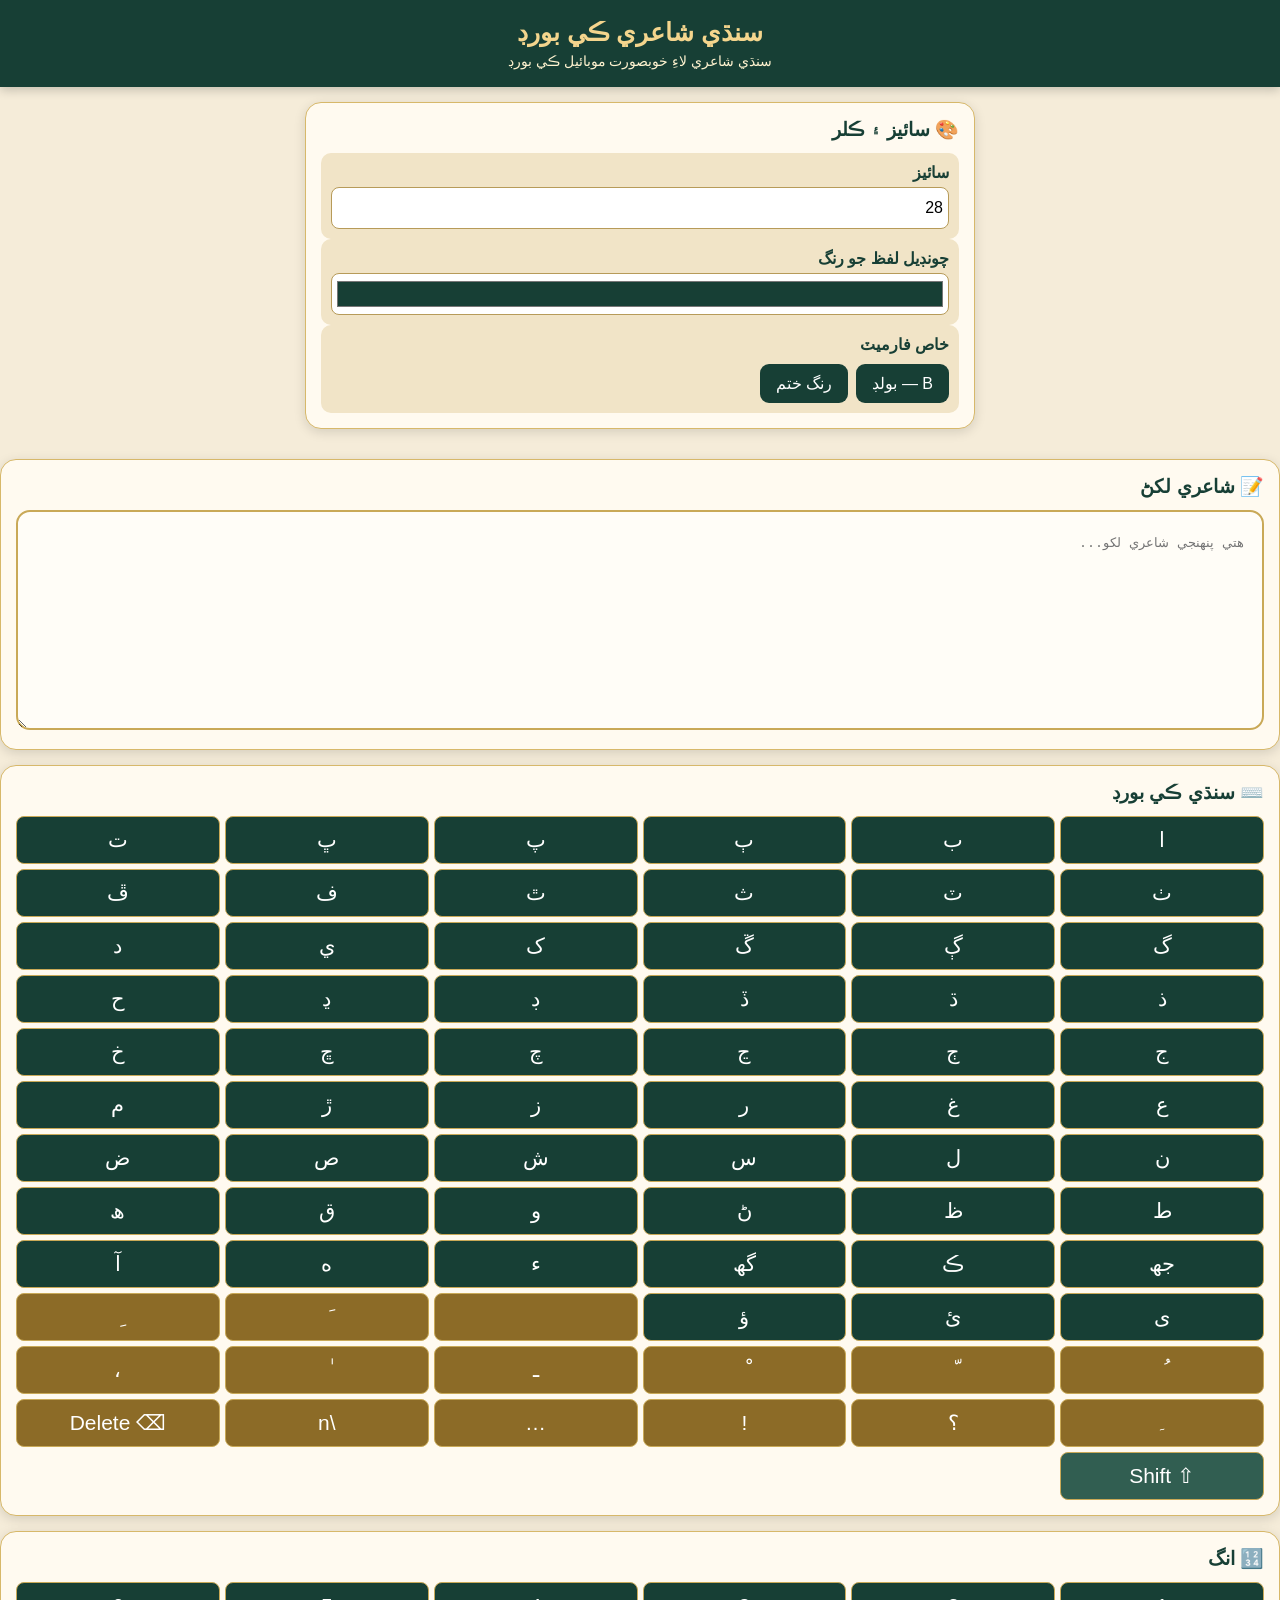
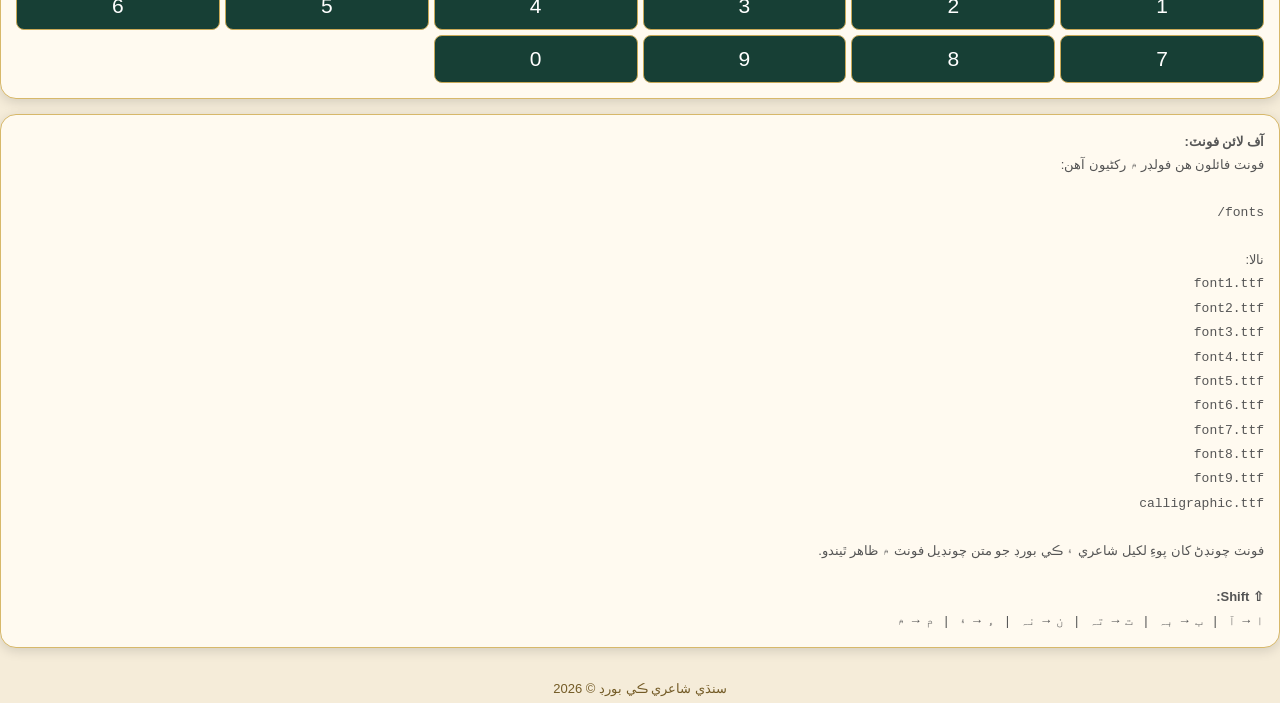
==== commit e4a349b3: "Update font family and remove font preview section Removed font preview section and updated font fam" ====
--- a/index.html
+++ b/index.html
@@ -165,22 +165,8 @@
   color:#173f35;
   outline:none;
   line-height:2.1;
-  font-family:"Font1",serif;
+  font-family:Arial,sans-serif
   font-size:28px;
-}
-
-
-/* =========================
-   FONT PREVIEW
-========================= */
-
-.font-preview{
-  margin-top:10px;
-  padding:10px;
-  background:#fff;
-  border-radius:10px;
-  border:1px dashed #c9a957;
-  font-size:25px;
 }
 
 
@@ -340,9 +326,7 @@
 </div>
 
 
-<div class="font-preview" id="fontPreview">
-سنڌي شاعري — ڪَويتا — احساس
-</div>
+
 
 </div>
 
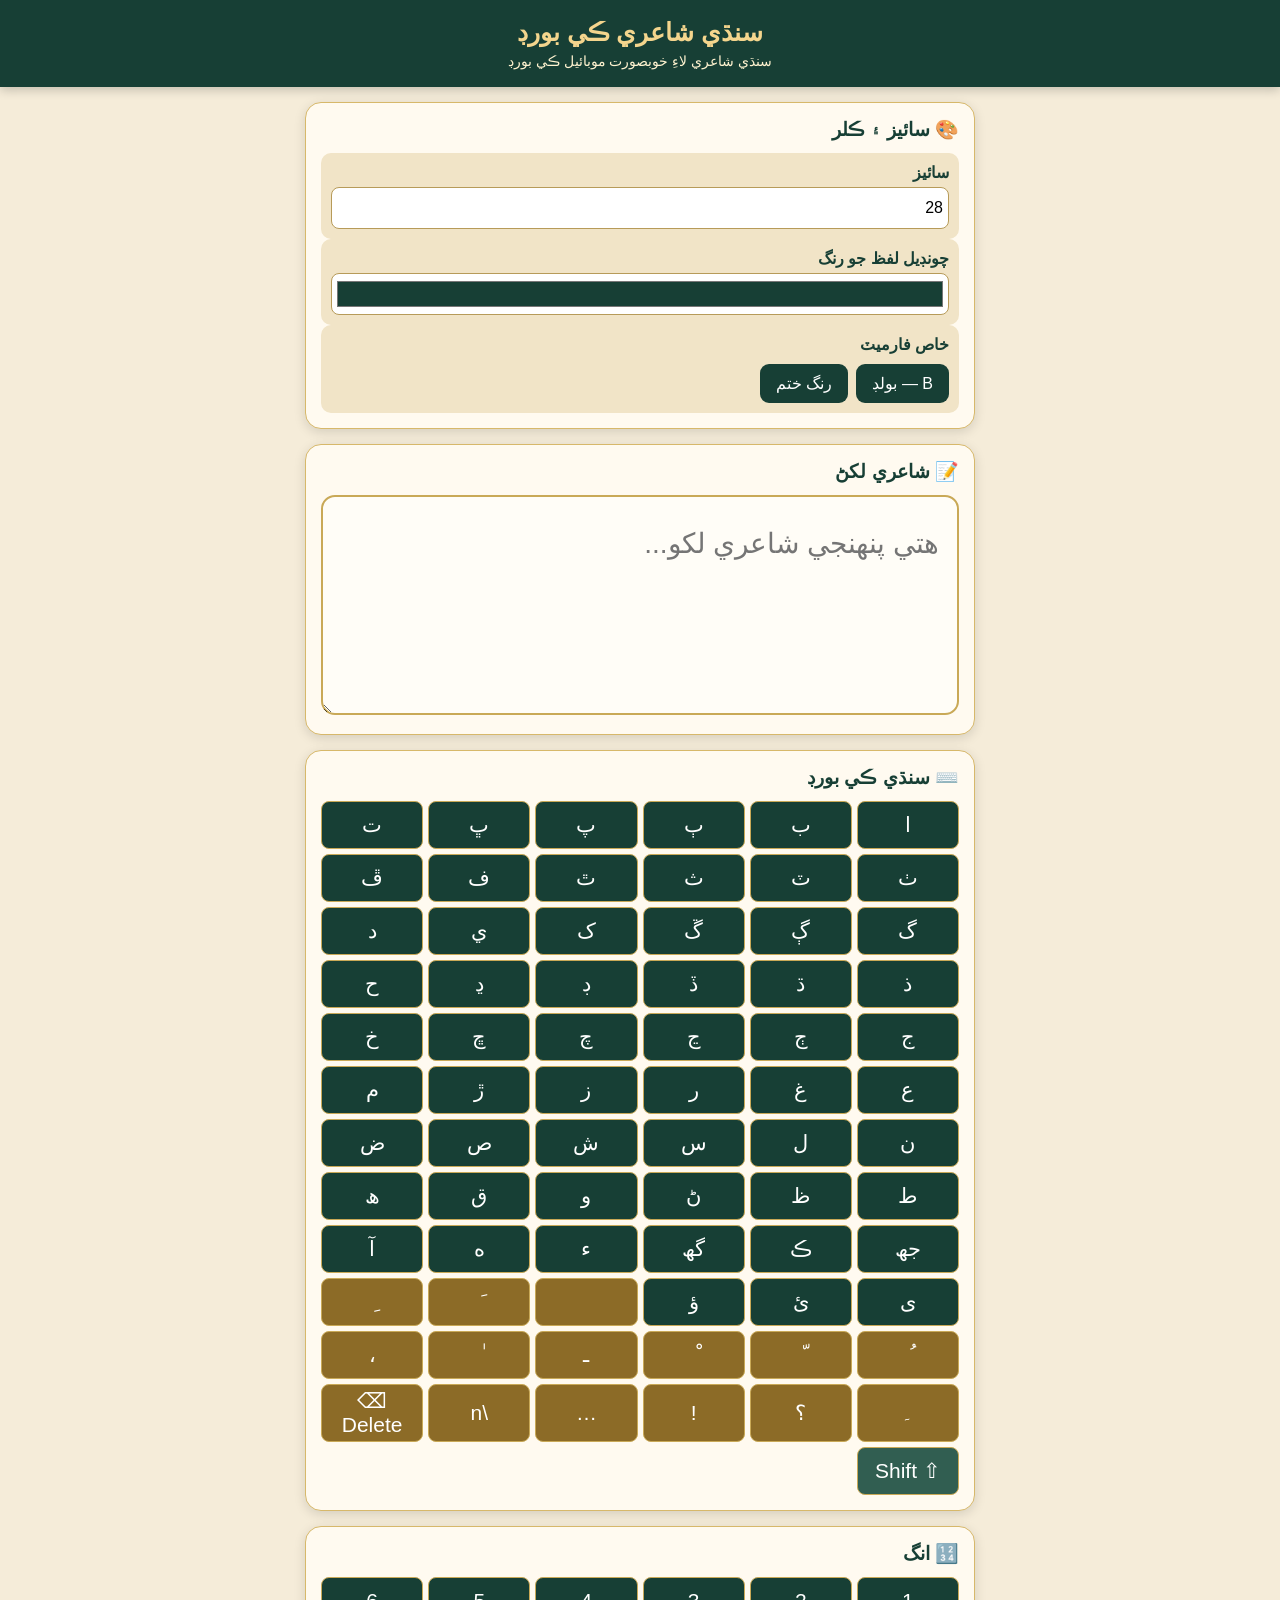
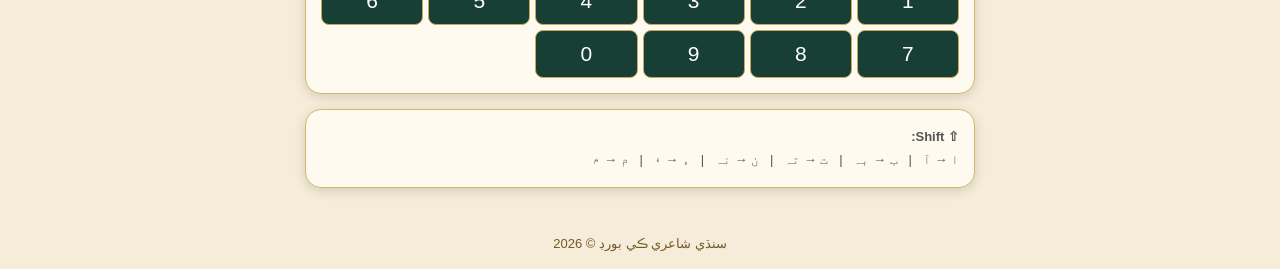
==== commit 3fb1ade7: "Refactor HTML structure and styles in index.html" ====
--- a/index.html
+++ b/index.html
@@ -1,7 +1,7 @@
-
 <!DOCTYPE html>
 <html lang="sd" dir="rtl">
 <head>
+
 <meta charset="UTF-8">
 <meta name="viewport" content="width=device-width, initial-scale=1.0">
 
@@ -11,11 +11,10 @@
 <meta name="theme-color" content="#173f35">
 
 <style>
+
 *{
   box-sizing:border-box;
 }
-
-
 
 
 /* =========================
@@ -165,7 +164,7 @@
   color:#173f35;
   outline:none;
   line-height:2.1;
-  font-family:Arial,sans-serif
+  font-family:Arial,sans-serif;
   font-size:28px;
 }
 
@@ -257,287 +256,378 @@
     font-size:20px;
     padding:3px;
   }
-}
+
+}
+
 </style>
 </head>
 
 <body>
 
+
 <div class="header">
+
   <h1>سنڌي شاعري ڪي بورڊ</h1>
-  <p>سنڌي شاعري لاءِ خوبصورت موبائيل ڪي بورڊ</p>
+
+  <p>
+    سنڌي شاعري لاءِ خوبصورت موبائيل ڪي بورڊ
+  </p>
+
 </div>
 
+
 <div class="container">
 
+
+<!-- =========================
+     SIZE / COLOR
+========================= -->
+
 <div class="card">
 
-<h2>🎨 سائيز ۽ ڪلر</h2>
-
-
-
-
-<div class="control">
-
-<label>سائيز</label>
-
-<input
-type="number"
-id="fontSize"
-value="28"
-min="12"
-max="80"
-oninput="changeSize()">
+  <h2>🎨 سائيز ۽ ڪلر</h2>
+
+
+  <div class="control">
+
+    <label>سائيز</label>
+
+    <input
+      type="number"
+      id="fontSize"
+      value="28"
+      min="12"
+      max="80"
+      oninput="changeSize()">
+
+  </div>
+
+
+  <div class="control">
+
+    <label>چونڊيل لفظ جو رنگ</label>
+
+    <input
+      type="color"
+      id="fontColor"
+      value="#173f35"
+      oninput="changeColor()">
+
+  </div>
+
+
+  <div class="control">
+
+    <label>خاص فارميٽ</label>
+
+    <div class="buttons">
+
+      <button
+        id="boldBtn"
+        onclick="toggleBold()">
+        B — بولڊ
+      </button>
+
+      <button
+        onclick="removeColor()">
+        رنگ ختم
+      </button>
+
+    </div>
+
+  </div>
 
 </div>
 
 
-<div class="control">
-
-<label>چونڊيل لفظ جو رنگ</label>
-
-<input
-type="color"
-id="fontColor"
-value="#173f35"
-oninput="changeColor()">
+<!-- =========================
+     POETRY
+========================= -->
+
+<div class="card">
+
+  <h2>📝 شاعري لکڻ</h2>
+
+  <textarea
+    id="poetryText"
+    placeholder="هتي پنهنجي شاعري لکو..."></textarea>
 
 </div>
 
 
-<div class="control">
-
-<label>خاص فارميٽ</label>
-
-<div class="buttons">
-
-<button id="boldBtn" onclick="toggleBold()">
-B — بولڊ
+<!-- =========================
+     SINDHI KEYBOARD
+========================= -->
+
+<div class="card">
+
+  <h2>⌨️ سنڌي ڪي بورڊ</h2>
+
+  <div class="keyboard" id="keyboard">
+
+
+<!-- EXACT ALPHABET ORDER -->
+
+<button class="key" data-normal="ا" data-shift="آ" onclick="keyboardKey(this)">ا</button>
+
+<button class="key" data-normal="ب" data-shift="بہ" onclick="keyboardKey(this)">ب</button>
+
+<button class="key" data-normal="ٻ" onclick="keyboardKey(this)">ٻ</button>
+
+<button class="key" data-normal="پ" onclick="keyboardKey(this)">پ</button>
+
+<button class="key" data-normal="ڀ" onclick="keyboardKey(this)">ڀ</button>
+
+<button class="key" data-normal="ت" data-shift="تہ" onclick="keyboardKey(this)">ت</button>
+
+
+<button class="key" data-normal="ٺ" onclick="keyboardKey(this)">ٺ</button>
+
+<button class="key" data-normal="ٽ" onclick="keyboardKey(this)">ٽ</button>
+
+<button class="key" data-normal="ث" onclick="keyboardKey(this)">ث</button>
+
+<button class="key" data-normal="ٿ" onclick="keyboardKey(this)">ٿ</button>
+
+<button class="key" data-normal="ف" onclick="keyboardKey(this)">ف</button>
+
+<button class="key" data-normal="ڦ" onclick="keyboardKey(this)">ڦ</button>
+
+
+<button class="key" data-normal="گ" onclick="keyboardKey(this)">گ</button>
+
+<button class="key" data-normal="ڳ" onclick="keyboardKey(this)">ڳ</button>
+
+<button class="key" data-normal="ڱ" onclick="keyboardKey(this)">ڱ</button>
+
+<button class="key" data-normal="ک" onclick="keyboardKey(this)">ک</button>
+
+<button class="key" data-normal="ي" onclick="keyboardKey(this)">ي</button>
+
+
+<button class="key" data-normal="د" onclick="keyboardKey(this)">د</button>
+
+<button class="key" data-normal="ذ" onclick="keyboardKey(this)">ذ</button>
+
+<button class="key" data-normal="ڌ" onclick="keyboardKey(this)">ڌ</button>
+
+<button class="key" data-normal="ڏ" onclick="keyboardKey(this)">ڏ</button>
+
+<button class="key" data-normal="ڊ" onclick="keyboardKey(this)">ڊ</button>
+
+<button class="key" data-normal="ڍ" onclick="keyboardKey(this)">ڍ</button>
+
+
+<button class="key" data-normal="ح" onclick="keyboardKey(this)">ح</button>
+
+<button class="key" data-normal="ج" onclick="keyboardKey(this)">ج</button>
+
+<button class="key" data-normal="ڄ" onclick="keyboardKey(this)">ڄ</button>
+
+<button class="key" data-normal="ڃ" onclick="keyboardKey(this)">ڃ</button>
+
+<button class="key" data-normal="چ" onclick="keyboardKey(this)">چ</button>
+
+<button class="key" data-normal="ڇ" onclick="keyboardKey(this)">ڇ</button>
+
+
+<button class="key" data-normal="خ" onclick="keyboardKey(this)">خ</button>
+
+<button class="key" data-normal="ع" onclick="keyboardKey(this)">ع</button>
+
+<button class="key" data-normal="غ" onclick="keyboardKey(this)">غ</button>
+
+<button class="key" data-normal="ر" onclick="keyboardKey(this)">ر</button>
+
+<button class="key" data-normal="ز" onclick="keyboardKey(this)">ز</button>
+
+<button class="key" data-normal="ڙ" onclick="keyboardKey(this)">ڙ</button>
+
+
+<button class="key" data-normal="م" data-shift="۾" onclick="keyboardKey(this)">م</button>
+
+<button class="key" data-normal="ن" data-shift="نہ" onclick="keyboardKey(this)">ن</button>
+
+<button class="key" data-normal="ل" onclick="keyboardKey(this)">ل</button>
+
+
+<button class="key" data-normal="س" onclick="keyboardKey(this)">س</button>
+
+<button class="key" data-normal="ش" onclick="keyboardKey(this)">ش</button>
+
+<button class="key" data-normal="ص" onclick="keyboardKey(this)">ص</button>
+
+
+<button class="key" data-normal="ض" onclick="keyboardKey(this)">ض</button>
+
+<button class="key" data-normal="ط" onclick="keyboardKey(this)">ط</button>
+
+<button class="key" data-normal="ظ" onclick="keyboardKey(this)">ظ</button>
+
+<button class="key" data-normal="ڻ" onclick="keyboardKey(this)">ڻ</button>
+
+<button class="key" data-normal="و" onclick="keyboardKey(this)">و</button>
+
+<button class="key" data-normal="ق" onclick="keyboardKey(this)">ق</button>
+
+
+<button class="key" data-normal="ھ" onclick="keyboardKey(this)">ھ</button>
+
+<button class="key" data-normal="جھ" onclick="keyboardKey(this)">جھ</button>
+
+<button class="key" data-normal="ڪ" onclick="keyboardKey(this)">ڪ</button>
+
+<button class="key" data-normal="گھ" onclick="keyboardKey(this)">گھ</button>
+
+<button class="key" data-normal="ء" data-shift="۽" onclick="keyboardKey(this)">ء</button>
+
+
+<!-- اضافي اکر -->
+
+<button class="key" data-normal="ه" onclick="keyboardKey(this)">ه</button>
+
+<button class="key" data-normal="آ" onclick="keyboardKey(this)">آ</button>
+
+<button class="key" data-normal="ى" onclick="keyboardKey(this)">ى</button>
+
+<button class="key" data-normal="ئ" onclick="keyboardKey(this)">ئ</button>
+
+<button class="key" data-normal="ؤ" onclick="keyboardKey(this)">ؤ</button>
+
+
+<!-- SPACE -->
+
+<button
+  class="key special"
+  data-normal=" "
+  onclick="keyboardKey(this)">
+  Space
 </button>
 
-<button onclick="removeColor()">
-رنگ ختم
+
+<!-- SPECIAL MARKS -->
+
+<button class="key special" data-normal="َ" onclick="keyboardKey(this)">َ</button>
+
+<button class="key special" data-normal="ِ" onclick="keyboardKey(this)">ِ</button>
+
+<button class="key special" data-normal="ُ" onclick="keyboardKey(this)">ُ</button>
+
+<button class="key special" data-normal="ّ" onclick="keyboardKey(this)">ّ</button>
+
+<button class="key special" data-normal="ْ" onclick="keyboardKey(this)">ْ</button>
+
+<button class="key special" data-normal="ـ" onclick="keyboardKey(this)">ـ</button>
+
+<button class="key special" data-normal="ٰ" onclick="keyboardKey(this)">ٰ</button>
+
+
+<!-- PUNCTUATION -->
+
+<button class="key special" data-normal="،" onclick="keyboardKey(this)">،</button>
+
+<button class="key special" data-normal="۔" onclick="keyboardKey(this)">۔</button>
+
+<button class="key special" data-normal="؟" onclick="keyboardKey(this)">؟</button>
+
+<button class="key special" data-normal="!" onclick="keyboardKey(this)">!</button>
+
+<button class="key special" data-normal="…" onclick="keyboardKey(this)">…</button>
+
+<button class="key special" data-normal="\n" onclick="keyboardKey(this)">↵</button>
+
+
+<!-- DELETE / SHIFT -->
+
+<button
+  class="key special"
+  onclick="backspace()">
+  ⌫ Delete
 </button>
 
+<button
+  id="shiftButton"
+  class="key shift"
+  onclick="shiftKey()">
+  ⇧ Shift
+</button>
+
+
+  </div>
+
 </div>
 
+
+<!-- =========================
+     NUMBERS
+========================= -->
+
+<div class="card">
+
+  <h2>🔢 انگ</h2>
+
+  <div class="keyboard">
+
+    <button class="key" onclick="writeChar('1')">1</button>
+
+    <button class="key" onclick="writeChar('2')">2</button>
+
+    <button class="key" onclick="writeChar('3')">3</button>
+
+    <button class="key" onclick="writeChar('4')">4</button>
+
+    <button class="key" onclick="writeChar('5')">5</button>
+
+
+    <button class="key" onclick="writeChar('6')">6</button>
+
+    <button class="key" onclick="writeChar('7')">7</button>
+
+    <button class="key" onclick="writeChar('8')">8</button>
+
+    <button class="key" onclick="writeChar('9')">9</button>
+
+    <button class="key" onclick="writeChar('0')">0</button>
+
+  </div>
+
 </div>
 
+
+<!-- =========================
+     SHIFT INFO
+========================= -->
+
+<div class="card info">
+
+  <b>⇧ Shift:</b><br>
+
+  ا → آ &nbsp; | &nbsp;
+  ب → بہ &nbsp; | &nbsp;
+  ت → تہ &nbsp; | &nbsp;
+  ن → نہ &nbsp; | &nbsp;
+  ء → ۽ &nbsp; | &nbsp;
+  م → ۾
+
 </div>
 
 
-
-
 </div>
 
 
-<div class="card">
-
-<h2>📝 شاعري لکڻ</h2>
-
-<textarea
-id="poetryText"
-placeholder="هتي پنهنجي شاعري لکو..."></textarea>
+<!-- =========================
+     FOOTER
+========================= -->
+
+<div class="footer">
+
+  سنڌي شاعري ڪي بورڊ © 2026
 
 </div>
 
 
-<div class="card">
-
-<h2>⌨️ سنڌي ڪي بورڊ</h2>
-
-<div class="keyboard" id="keyboard">
-
-<!-- EXACT ALPHABET ORDER -->
-
-<button class="key" data-normal="ا" data-shift="آ" onclick="keyboardKey(this)">ا</button>
-<button class="key" data-normal="ب" data-shift="بہ" onclick="keyboardKey(this)">ب</button>
-<button class="key" data-normal="ٻ" onclick="keyboardKey(this)">ٻ</button>
-<button class="key" data-normal="پ" onclick="keyboardKey(this)">پ</button>
-<button class="key" data-normal="ڀ" onclick="keyboardKey(this)">ڀ</button>
-<button class="key" data-normal="ت" data-shift="تہ" onclick="keyboardKey(this)">ت</button>
-
-<button class="key" data-normal="ٺ" onclick="keyboardKey(this)">ٺ</button>
-<button class="key" data-normal="ٽ" onclick="keyboardKey(this)">ٽ</button>
-<button class="key" data-normal="ث" onclick="keyboardKey(this)">ث</button>
-<button class="key" data-normal="ٿ" onclick="keyboardKey(this)">ٿ</button>
-<button class="key" data-normal="ف" onclick="keyboardKey(this)">ف</button>
-<button class="key" data-normal="ڦ" onclick="keyboardKey(this)">ڦ</button>
-
-<button class="key" data-normal="گ" onclick="keyboardKey(this)">گ</button>
-<button class="key" data-normal="ڳ" onclick="keyboardKey(this)">ڳ</button>
-<button class="key" data-normal="ڱ" onclick="keyboardKey(this)">ڱ</button>
-<button class="key" data-normal="ک" onclick="keyboardKey(this)">ک</button>
-<button class="key" data-normal="ي" onclick="keyboardKey(this)">ي</button>
-
-<button class="key" data-normal="د" onclick="keyboardKey(this)">د</button>
-<button class="key" data-normal="ذ" onclick="keyboardKey(this)">ذ</button>
-<button class="key" data-normal="ڌ" onclick="keyboardKey(this)">ڌ</button>
-<button class="key" data-normal="ڏ" onclick="keyboardKey(this)">ڏ</button>
-<button class="key" data-normal="ڊ" onclick="keyboardKey(this)">ڊ</button>
-<button class="key" data-normal="ڍ" onclick="keyboardKey(this)">ڍ</button>
-
-<button class="key" data-normal="ح" onclick="keyboardKey(this)">ح</button>
-<button class="key" data-normal="ج" onclick="keyboardKey(this)">ج</button>
-<button class="key" data-normal="ڄ" onclick="keyboardKey(this)">ڄ</button>
-<button class="key" data-normal="ڃ" onclick="keyboardKey(this)">ڃ</button>
-<button class="key" data-normal="چ" onclick="keyboardKey(this)">چ</button>
-<button class="key" data-normal="ڇ" onclick="keyboardKey(this)">ڇ</button>
-
-<button class="key" data-normal="خ" onclick="keyboardKey(this)">خ</button>
-<button class="key" data-normal="ع" onclick="keyboardKey(this)">ع</button>
-<button class="key" data-normal="غ" onclick="keyboardKey(this)">غ</button>
-<button class="key" data-normal="ر" onclick="keyboardKey(this)">ر</button>
-<button class="key" data-normal="ز" onclick="keyboardKey(this)">ز</button>
-<button class="key" data-normal="ڙ" onclick="keyboardKey(this)">ڙ</button>
-
-<button class="key" data-normal="م" data-shift="۾" onclick="keyboardKey(this)">م</button>
-<button class="key" data-normal="ن" data-shift="نہ" onclick="keyboardKey(this)">ن</button>
-<button class="key" data-normal="ل" onclick="keyboardKey(this)">ل</button>
-
-<button class="key" data-normal="س" onclick="keyboardKey(this)">س</button>
-<button class="key" data-normal="ش" onclick="keyboardKey(this)">ش</button>
-<button class="key" data-normal="ص" onclick="keyboardKey(this)">ص</button>
-
-<button class="key" data-normal="ض" onclick="keyboardKey(this)">ض</button>
-<button class="key" data-normal="ط" onclick="keyboardKey(this)">ط</button>
-<button class="key" data-normal="ظ" onclick="keyboardKey(this)">ظ</button>
-<button class="key" data-normal="ڻ" onclick="keyboardKey(this)">ڻ</button>
-<button class="key" data-normal="و" onclick="keyboardKey(this)">و</button>
-<button class="key" data-normal="ق" onclick="keyboardKey(this)">ق</button>
-
-<button class="key" data-normal="ھ" onclick="keyboardKey(this)">ھ</button>
-<button class="key" data-normal="جھ" onclick="keyboardKey(this)">جھ</button>
-<button class="key" data-normal="ڪ" onclick="keyboardKey(this)">ڪ</button>
-<button class="key" data-normal="گھ" onclick="keyboardKey(this)">گھ</button>
-<button class="key" data-normal="ء" data-shift="۽" onclick="keyboardKey(this)">ء</button>
-
-<!-- اضافي اکر -->
-
-<button class="key" data-normal="ه" onclick="keyboardKey(this)">ه</button>
-<button class="key" data-normal="آ" onclick="keyboardKey(this)">آ</button>
-<button class="key" data-normal="ى" onclick="keyboardKey(this)">ى</button>
-<button class="key" data-normal="ئ" onclick="keyboardKey(this)">ئ</button>
-<button class="key" data-normal="ؤ" onclick="keyboardKey(this)">ؤ</button>
-
-<!-- SPACE -->
-
-<button class="key special" data-normal=" " onclick="keyboardKey(this)">
-Space
-</button>
-
-<!-- SPECIAL MARKS -->
-
-<button class="key special" data-normal="َ" onclick="keyboardKey(this)">َ</button>
-<button class="key special" data-normal="ِ" onclick="keyboardKey(this)">ِ</button>
-<button class="key special" data-normal="ُ" onclick="keyboardKey(this)">ُ</button>
-<button class="key special" data-normal="ّ" onclick="keyboardKey(this)">ّ</button>
-<button class="key special" data-normal="ْ" onclick="keyboardKey(this)">ْ</button>
-<button class="key special" data-normal="ـ" onclick="keyboardKey(this)">ـ</button>
-<button class="key special" data-normal="ٰ" onclick="keyboardKey(this)">ٰ</button>
-
-<!-- PUNCTUATION -->
-
-<button class="key special" data-normal="،" onclick="keyboardKey(this)">،</button>
-<button class="key special" data-normal="۔" onclick="keyboardKey(this)">۔</button>
-<button class="key special" data-normal="؟" onclick="keyboardKey(this)">؟</button>
-<button class="key special" data-normal="!" onclick="keyboardKey(this)">!</button>
-<button class="key special" data-normal="…" onclick="keyboardKey(this)">…</button>
-<button class="key special" data-normal="\n" onclick="keyboardKey(this)">↵</button>
-
-<!-- DELETE / SHIFT -->
-
-<button class="key special" onclick="backspace()">
-⌫ Delete
-</button>
-
-<button id="shiftButton" class="key shift" onclick="shiftKey()">
-⇧ Shift
-</button>
-
-</div>
-
-</div>
-
-
-<div class="card">
-
-<h2>🔢 انگ</h2>
-
-<div class="keyboard">
-
-<button class="key" onclick="writeChar('1')">1</button>
-<button class="key" onclick="writeChar('2')">2</button>
-<button class="key" onclick="writeChar('3')">3</button>
-<button class="key" onclick="writeChar('4')">4</button>
-<button class="key" onclick="writeChar('5')">5</button>
-
-<button class="key" onclick="writeChar('6')">6</button>
-<button class="key" onclick="writeChar('7')">7</button>
-<button class="key" onclick="writeChar('8')">8</button>
-<button class="key" onclick="writeChar('9')">9</button>
-<button class="key" onclick="writeChar('0')">0</button>
-
-</div>
-
-</div>
-
-
-<div class="card info">
-
-<b>آف لائن فونٽ:</b><br>
-
-فونٽ فائلون هن فولڊر ۾ رکڻيون آهن:
-
-<br><br>
-
-<code>fonts/</code>
-
-<br><br>
-
-نالا:
-
-<br>
-
-<code>
-font1.ttf<br>
-font2.ttf<br>
-font3.ttf<br>
-font4.ttf<br>
-font5.ttf<br>
-font6.ttf<br>
-font7.ttf<br>
-font8.ttf<br>
-font9.ttf<br>
-calligraphic.ttf
-</code>
-
-<br><br>
-
-فونٽ چونڊڻ کان پوءِ لکيل شاعري ۽ ڪي بورڊ جو متن چونڊيل فونٽ ۾ ظاهر ٿيندو.
-
-<br><br>
-
-<b>⇧ Shift:</b><br>
-
-ا → آ &nbsp; | &nbsp;
-ب → بہ &nbsp; | &nbsp;
-ت → تہ &nbsp; | &nbsp;
-ن → نہ &nbsp; | &nbsp;
-ء → ۽ &nbsp; | &nbsp;
-م → ۾
-
-</div>
-
-</div>
-
-
-<div class="footer">
-سنڌي شاعري ڪي بورڊ © 2026
-</div>
-
-
 <script>
+
 
 /* =========================
    ELEMENTS
@@ -546,61 +636,18 @@
 const textBox =
 document.getElementById("poetryText");
 
-const fontSelect =
-document.getElementById("fontSelect");
-
 const fontSize =
 document.getElementById("fontSize");
 
 const fontColor =
 document.getElementById("fontColor");
 
-const fontPreview =
-document.getElementById("fontPreview");
-
 const shiftButton =
 document.getElementById("shiftButton");
 
 let bold = false;
+
 let shifted = false;
-
-
-/* =========================
-   FONT
-========================= */
-
-function changeFont(){
-
-  const font =
-    fontSelect.value;
-
-  const fontFamily =
-    `"${font}", serif`;
-
-  /* شاعري وارو Text Box */
-  textBox.style.fontFamily =
-    fontFamily;
-
-  /* Font Preview */
-  fontPreview.style.fontFamily =
-    fontFamily;
-
-  /* مڪمل Keyboard */
-  document
-    .querySelectorAll(".key")
-    .forEach(key => {
-
-      key.style.fontFamily =
-        fontFamily;
-
-    });
-
-  /* محفوظ ڪريو */
-  localStorage.setItem(
-    "keyboardFont",
-    font
-  );
-}
 
 
 /* =========================
@@ -613,15 +660,13 @@
     fontSize.value + "px";
 
   textBox.style.fontSize =
-    size;
-
-  fontPreview.style.fontSize =
     size;
 
   localStorage.setItem(
     "keyboardFontSize",
     fontSize.value
   );
+
 }
 
 
@@ -632,15 +677,13 @@
 function changeColor(){
 
   textBox.style.color =
-    fontColor.value;
-
-  fontPreview.style.color =
     fontColor.value;
 
   localStorage.setItem(
     "keyboardColor",
     fontColor.value
   );
+
 }
 
 
@@ -650,6 +693,7 @@
     "#173f35";
 
   changeColor();
+
 }
 
 
@@ -662,9 +706,6 @@
   bold = !bold;
 
   textBox.style.fontWeight =
-    bold ? "bold" : "normal";
-
-  fontPreview.style.fontWeight =
     bold ? "bold" : "normal";
 
   document
@@ -674,6 +715,7 @@
       "active",
       bold
     );
+
 }
 
 
@@ -702,6 +744,7 @@
     newPosition;
 
   textBox.focus();
+
 }
 
 
@@ -740,6 +783,7 @@
     resetKeyboardLabels();
 
   }
+
 }
 
 
@@ -797,9 +841,11 @@
     textBox.selectionStart =
       textBox.selectionEnd =
       newPosition;
+
   }
 
   textBox.focus();
+
 }
 
 
@@ -830,6 +876,7 @@
         : button.dataset.normal;
 
     });
+
 }
 
 
@@ -851,6 +898,7 @@
         : button.dataset.normal;
 
     });
+
 }
 
 
@@ -860,12 +908,7 @@
 
 window.addEventListener(
   "DOMContentLoaded",
-  async () => {
-
-    const savedFont =
-      localStorage.getItem(
-        "keyboardFont"
-      );
+  () => {
 
     const savedSize =
       localStorage.getItem(
@@ -878,25 +921,8 @@
       );
 
 
-    /* Font */
-    if(savedFont){
-
-      const option =
-        fontSelect.querySelector(
-          `option[value="${savedFont}"]`
-        );
-
-      if(option){
-
-        fontSelect.value =
-          savedFont;
-
-      }
-
-    }
-
-
     /* Size */
+
     if(savedSize){
 
       fontSize.value =
@@ -906,6 +932,7 @@
 
 
     /* Color */
+
     if(savedColor){
 
       fontColor.value =
@@ -918,34 +945,14 @@
 
     resetKeyboardLabels();
 
-
-    /* Browser کي فونٽ load ڪرڻ جو موقعو */
-    if(document.fonts){
-
-      try{
-
-        await document.fonts.ready;
-
-      }catch(error){
-
-        console.log(
-          "Font loading check:",
-          error
-        );
-
-      }
-
-    }
-
-
-    /* Settings Apply */
-    changeFont();
     changeSize();
+
     changeColor();
 
   }
 );
 
+
 </script>
 
 </body>
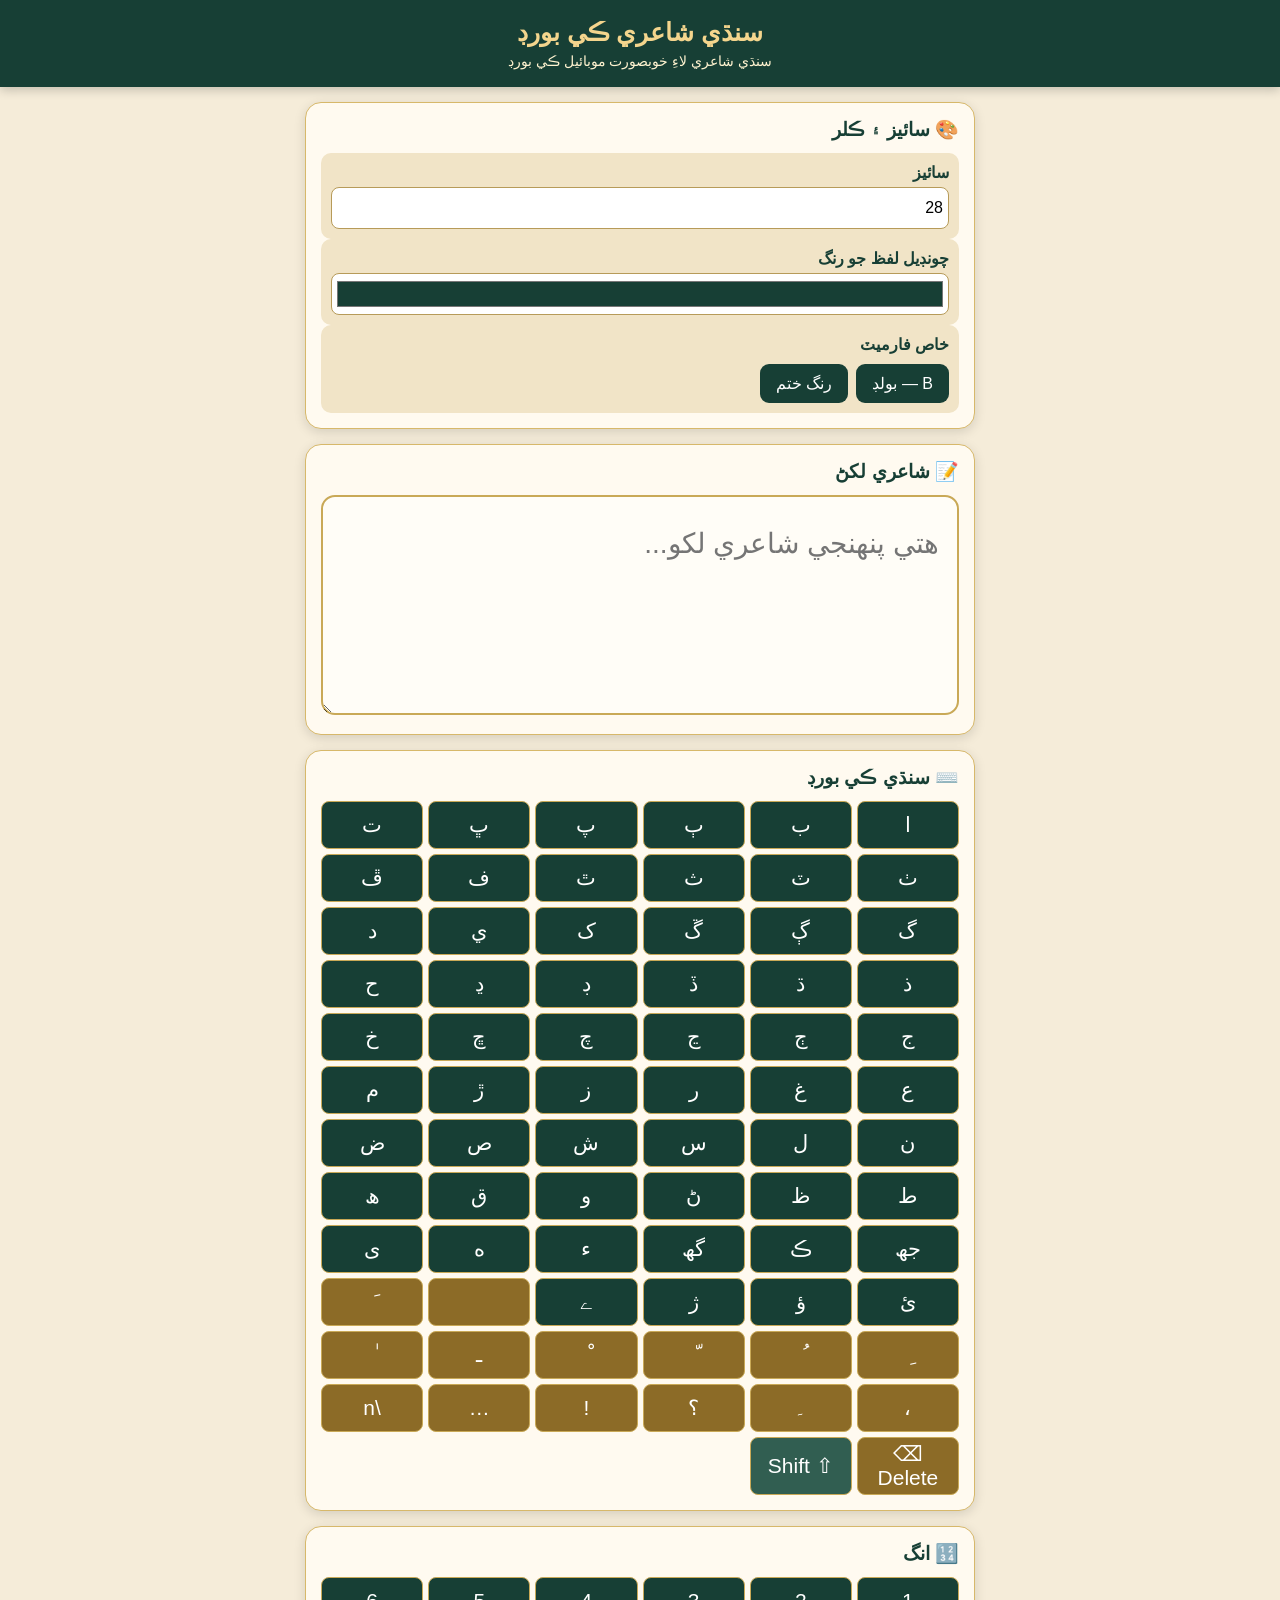
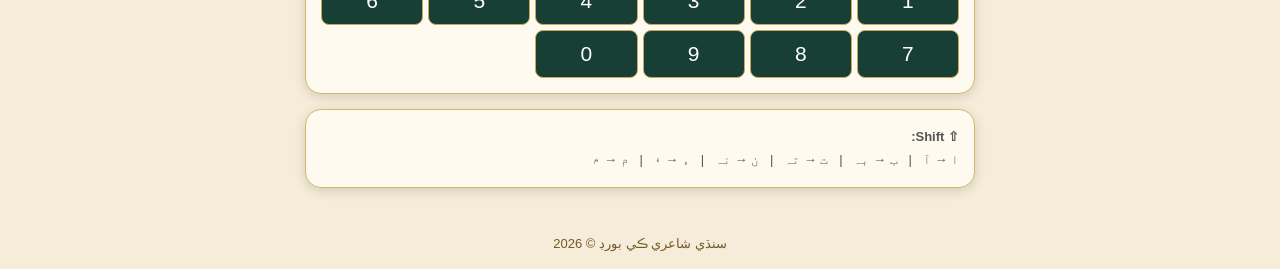
==== commit eea4d030: "Clean up CSS comments and whitespace in index.html Removed unnecessary comments and whitespace from " ====
--- a/index.html
+++ b/index.html
@@ -15,11 +15,6 @@
 *{
   box-sizing:border-box;
 }
-
-
-/* =========================
-   BODY
-========================= */
 
 body{
   margin:0;
@@ -27,11 +22,6 @@
   color:#173f35;
   font-family:Arial,sans-serif;
 }
-
-
-/* =========================
-   HEADER
-========================= */
 
 .header{
   background:#173f35;
@@ -52,21 +42,11 @@
   font-size:14px;
 }
 
-
-/* =========================
-   CONTAINER
-========================= */
-
 .container{
   max-width:700px;
   margin:auto;
   padding:15px;
 }
-
-
-/* =========================
-   CARD
-========================= */
 
 .card{
   background:#fffaf0;
@@ -82,11 +62,6 @@
   font-size:19px;
   color:#173f35;
 }
-
-
-/* =========================
-   CONTROLS
-========================= */
 
 .controls{
   display:grid;
@@ -122,11 +97,6 @@
   padding:3px;
 }
 
-
-/* =========================
-   BUTTONS
-========================= */
-
 .buttons{
   display:flex;
   gap:8px;
@@ -147,11 +117,6 @@
 button.active{
   background:#b58b28;
 }
-
-
-/* =========================
-   POETRY TEXT
-========================= */
 
 #poetryText{
   width:100%;
@@ -168,11 +133,6 @@
   font-size:28px;
 }
 
-
-/* =========================
-   KEYBOARD
-========================= */
-
 .keyboard{
   display:grid;
   grid-template-columns:repeat(6,1fr);
@@ -209,21 +169,11 @@
   box-shadow:0 0 0 2px #f4d58d inset;
 }
 
-
-/* =========================
-   INFO
-========================= */
-
 .info{
   font-size:13px;
   line-height:1.8;
   color:#555;
 }
-
-
-/* =========================
-   FOOTER
-========================= */
 
 .footer{
   text-align:center;
@@ -232,11 +182,6 @@
   color:#735b26;
 }
 
-
-/* =========================
-   MOBILE
-========================= */
-
 @media(max-width:500px){
 
   .controls{
@@ -264,7 +209,6 @@
 
 <body>
 
-
 <div class="header">
 
   <h1>سنڌي شاعري ڪي بورڊ</h1>
@@ -275,10 +219,8 @@
 
 </div>
 
-
 <div class="container">
 
-
 <!-- =========================
      SIZE / COLOR
 ========================= -->
@@ -286,7 +228,6 @@
 <div class="card">
 
   <h2>🎨 سائيز ۽ ڪلر</h2>
-
 
   <div class="control">
 
@@ -302,7 +243,6 @@
 
   </div>
 
-
   <div class="control">
 
     <label>چونڊيل لفظ جو رنگ</label>
@@ -315,7 +255,6 @@
 
   </div>
 
-
   <div class="control">
 
     <label>خاص فارميٽ</label>
@@ -366,7 +305,9 @@
   <div class="keyboard" id="keyboard">
 
 
-<!-- EXACT ALPHABET ORDER -->
+<!-- =========================
+     SINDHI LETTERS
+========================= -->
 
 <button class="key" data-normal="ا" data-shift="آ" onclick="keyboardKey(this)">ا</button>
 
@@ -450,7 +391,6 @@
 
 <button class="key" data-normal="ل" onclick="keyboardKey(this)">ل</button>
 
-
 <button class="key" data-normal="س" onclick="keyboardKey(this)">س</button>
 
 <button class="key" data-normal="ش" onclick="keyboardKey(this)">ش</button>
@@ -482,20 +422,26 @@
 <button class="key" data-normal="ء" data-shift="۽" onclick="keyboardKey(this)">ء</button>
 
 
-<!-- اضافي اکر -->
+<!-- =========================
+     EXTRA LETTERS
+========================= -->
 
 <button class="key" data-normal="ه" onclick="keyboardKey(this)">ه</button>
 
-<button class="key" data-normal="آ" onclick="keyboardKey(this)">آ</button>
-
 <button class="key" data-normal="ى" onclick="keyboardKey(this)">ى</button>
 
 <button class="key" data-normal="ئ" onclick="keyboardKey(this)">ئ</button>
 
 <button class="key" data-normal="ؤ" onclick="keyboardKey(this)">ؤ</button>
 
-
-<!-- SPACE -->
+<button class="key" data-normal="ژ" onclick="keyboardKey(this)">ژ</button>
+
+<button class="key" data-normal="ے" onclick="keyboardKey(this)">ے</button>
+
+
+<!-- =========================
+     SPACE
+========================= -->
 
 <button
   class="key special"
@@ -505,7 +451,9 @@
 </button>
 
 
-<!-- SPECIAL MARKS -->
+<!-- =========================
+     SPECIAL MARKS
+========================= -->
 
 <button class="key special" data-normal="َ" onclick="keyboardKey(this)">َ</button>
 
@@ -522,7 +470,9 @@
 <button class="key special" data-normal="ٰ" onclick="keyboardKey(this)">ٰ</button>
 
 
-<!-- PUNCTUATION -->
+<!-- =========================
+     PUNCTUATION
+========================= -->
 
 <button class="key special" data-normal="،" onclick="keyboardKey(this)">،</button>
 
@@ -537,7 +487,9 @@
 <button class="key special" data-normal="\n" onclick="keyboardKey(this)">↵</button>
 
 
-<!-- DELETE / SHIFT -->
+<!-- =========================
+     DELETE / SHIFT
+========================= -->
 
 <button
   class="key special"
@@ -552,7 +504,6 @@
   ⇧ Shift
 </button>
 
-
   </div>
 
 </div>
@@ -577,7 +528,6 @@
     <button class="key" onclick="writeChar('4')">4</button>
 
     <button class="key" onclick="writeChar('5')">5</button>
-
 
     <button class="key" onclick="writeChar('6')">6</button>
 
@@ -611,7 +561,6 @@
 
 </div>
 
-
 </div>
 
 
@@ -627,7 +576,6 @@
 
 
 <script>
-
 
 /* =========================
    ELEMENTS
@@ -921,8 +869,6 @@
       );
 
 
-    /* Size */
-
     if(savedSize){
 
       fontSize.value =
@@ -931,8 +877,6 @@
     }
 
 
-    /* Color */
-
     if(savedColor){
 
       fontColor.value =
@@ -952,7 +896,6 @@
   }
 );
 
-
 </script>
 
 </body>
